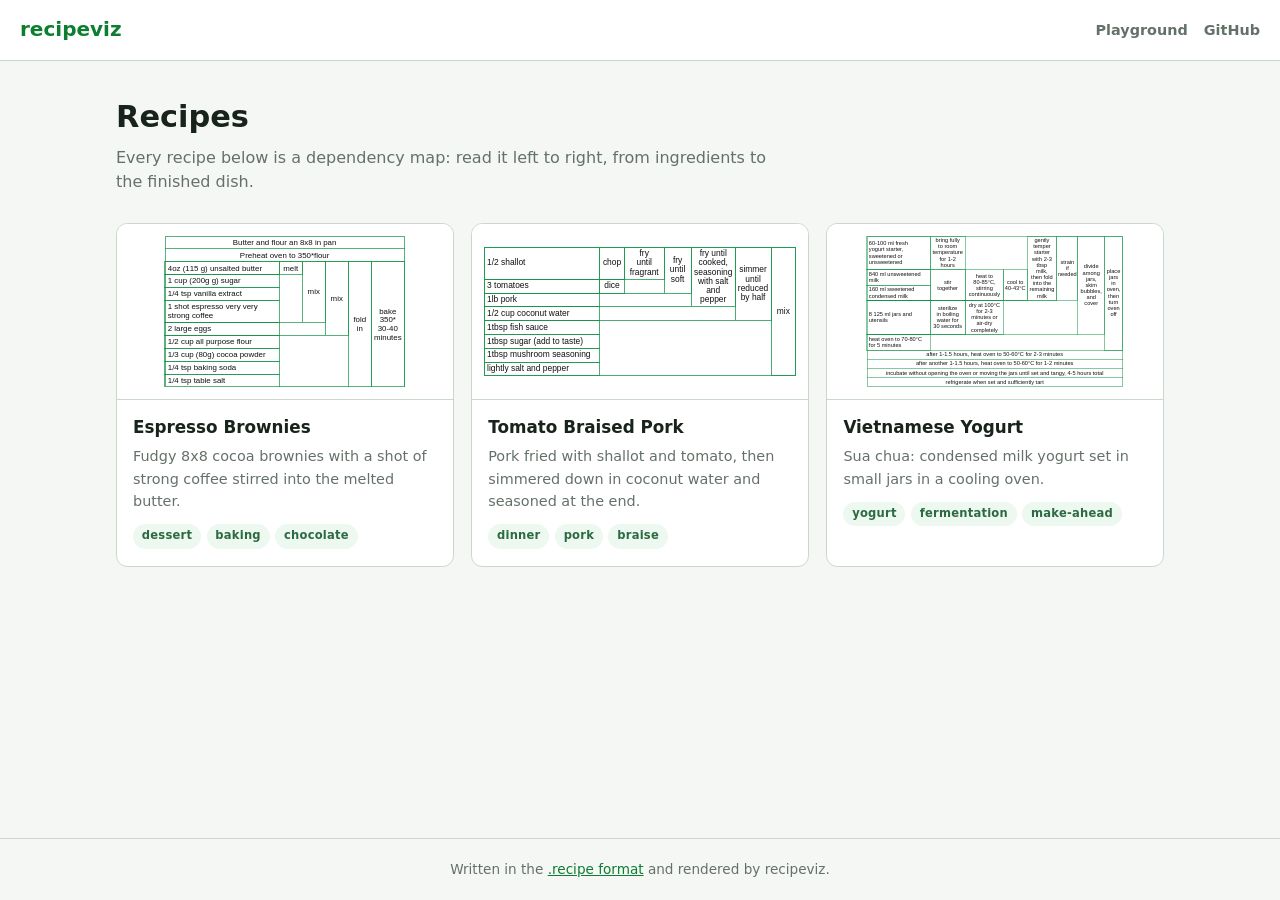
==== docs/browse.html @ 10e173c8 "Add a browse page and generated recipe pages to docs/ docs/ is served directly by GitHub Pages, so r" ====
<!doctype html>
<html lang="en">
<head>
  <meta charset="utf-8">
  <meta name="viewport" content="width=device-width, initial-scale=1">
  <title>Browse recipes · recipeviz</title>
  <meta name="description" content="Recipes rendered as recipeviz dependency diagrams.">
  <link rel="stylesheet" href="site.css">
</head>
<body>
  <header class="site-header">
    <a class="brand" href="index.html">recipeviz</a>
    <nav class="site-nav">
      <a href="index.html">Playground</a>
      <a href="https://github.com/hherman1/recipeviz">GitHub</a>
    </nav>
  </header>
  <main class="browse">
    <div class="lede">
      <h1>Recipes</h1>
      <p>Every recipe below is a dependency map: read it left to right, from ingredients to the finished dish.</p>
    </div>
    <ul class="cards">
      <li>
        <a class="card" href="recipes/espresso-brownies.html">
          <div class="card-diagram"><svg xmlns="http://www.w3.org/2000/svg" viewBox="0 0 667 420"><rect width="667" height="420" fill="#fff"/><g fill="none" stroke="#159447" stroke-width="2" shape-rendering="crispEdges"><rect x="1" y="1" width="665" height="418"/><line x1="0" y1="36" x2="667" y2="36"/><line x1="0" y1="72" x2="667" y2="72"/><rect x="0" y="72" width="318" height="36"/><rect x="318" y="72" width="64" height="36"/><line x1="0" y1="108" x2="318" y2="108"/><rect x="0" y="108" width="318" height="36"/><rect x="0" y="144" width="318" height="36"/><rect x="0" y="180" width="318" height="60"/><rect x="382" y="72" width="64" height="168"/><line x1="0" y1="240" x2="382" y2="240"/><rect x="0" y="240" width="318" height="36"/><rect x="446" y="72" width="64" height="204"/><line x1="0" y1="276" x2="446" y2="276"/><rect x="0" y="276" width="318" height="36"/><rect x="0" y="312" width="318" height="36"/><rect x="0" y="348" width="318" height="36"/><rect x="0" y="384" width="318" height="36"/><rect x="510" y="72" width="64" height="348"/><line x1="0" y1="420" x2="510" y2="420"/><rect x="574" y="72" width="93" height="348"/></g><g fill="#111" font-family="Arial, sans-serif" font-size="22"><text x="333" y="24" text-anchor="middle"><tspan x="333">Butter and flour an 8x8 in pan</tspan></text><text x="333" y="60" text-anchor="middle"><tspan x="333">Preheat oven to 350*flour</tspan></text><text x="8" y="96" text-anchor="start"><tspan x="8">4oz (115 g) unsalted butter</tspan></text><text x="350" y="96" text-anchor="middle"><tspan x="350">melt</tspan></text><text x="8" y="132" text-anchor="start"><tspan x="8">1 cup (200g g) sugar</tspan></text><text x="8" y="168" text-anchor="start"><tspan x="8">1/4 tsp vanilla extract</tspan></text><text x="8" y="204" text-anchor="start"><tspan x="8">1 shot espresso very very</tspan><tspan x="8" dy="24">strong coffee</tspan></text><text x="414" y="162" text-anchor="middle"><tspan x="414">mix</tspan></text><text x="8" y="264" text-anchor="start"><tspan x="8">2 large eggs</tspan></text><text x="478" y="180" text-anchor="middle"><tspan x="478">mix</tspan></text><text x="8" y="300" text-anchor="start"><tspan x="8">1/2 cup all purpose flour</tspan></text><text x="8" y="336" text-anchor="start"><tspan x="8">1/3 cup (80g) cocoa powder</tspan></text><text x="8" y="372" text-anchor="start"><tspan x="8">1/4 tsp baking soda</tspan></text><text x="8" y="408" text-anchor="start"><tspan x="8">1/4 tsp table salt</tspan></text><text x="542" y="240" text-anchor="middle"><tspan x="542">fold</tspan><tspan x="542" dy="24">in</tspan></text><text x="620" y="216" text-anchor="middle"><tspan x="620">bake</tspan><tspan x="620" dy="24">350*</tspan><tspan x="620" dy="24">30-40</tspan><tspan x="620" dy="24">minutes</tspan></text></g></svg></div>
          <div class="card-text">
            <h2>Espresso Brownies</h2>
            <p>Fudgy 8x8 cocoa brownies with a shot of strong coffee stirred into the melted butter.</p>
            <ul class="tags">
              <li>dessert</li>
              <li>baking</li>
              <li>chocolate</li>
            </ul>
          </div>
        </a>
      </li>
      <li>
        <a class="card" href="recipes/tomato-braised-pork.html">
          <div class="card-diagram"><svg xmlns="http://www.w3.org/2000/svg" viewBox="0 0 813 336"><rect width="813" height="336" fill="#fff"/><g fill="none" stroke="#159447" stroke-width="2" shape-rendering="crispEdges"><rect x="1" y="1" width="811" height="334"/><rect x="0" y="0" width="302" height="84"/><rect x="302" y="0" width="64" height="84"/><line x1="0" y1="84" x2="302" y2="84"/><rect x="366" y="0" width="104" height="84"/><line x1="0" y1="84" x2="366" y2="84"/><rect x="0" y="84" width="302" height="36"/><rect x="302" y="84" width="64" height="36"/><line x1="0" y1="120" x2="302" y2="120"/><rect x="470" y="0" width="71" height="120"/><line x1="0" y1="120" x2="470" y2="120"/><rect x="0" y="120" width="302" height="36"/><rect x="541" y="0" width="115" height="156"/><line x1="0" y1="156" x2="541" y2="156"/><rect x="0" y="156" width="302" height="36"/><rect x="656" y="0" width="93" height="192"/><line x1="0" y1="192" x2="656" y2="192"/><rect x="0" y="192" width="302" height="36"/><rect x="0" y="228" width="302" height="36"/><rect x="0" y="264" width="302" height="36"/><rect x="0" y="300" width="302" height="36"/><rect x="749" y="0" width="64" height="336"/></g><g fill="#111" font-family="Arial, sans-serif" font-size="22"><text x="8" y="48" text-anchor="start"><tspan x="8">1/2 shallot</tspan></text><text x="334" y="48" text-anchor="middle"><tspan x="334">chop</tspan></text><text x="418" y="24" text-anchor="middle"><tspan x="418">fry</tspan><tspan x="418" dy="24">until</tspan><tspan x="418" dy="24">fragrant</tspan></text><text x="8" y="108" text-anchor="start"><tspan x="8">3 tomatoes</tspan></text><text x="334" y="108" text-anchor="middle"><tspan x="334">dice</tspan></text><text x="505" y="42" text-anchor="middle"><tspan x="505">fry</tspan><tspan x="505" dy="24">until</tspan><tspan x="505" dy="24">soft</tspan></text><text x="8" y="144" text-anchor="start"><tspan x="8">1lb pork</tspan></text><text x="598" y="24" text-anchor="middle"><tspan x="598">fry until</tspan><tspan x="598" dy="24">cooked,</tspan><tspan x="598" dy="24">seasoning</tspan><tspan x="598" dy="24">with salt</tspan><tspan x="598" dy="24">and</tspan><tspan x="598" dy="24">pepper</tspan></text><text x="8" y="180" text-anchor="start"><tspan x="8">1/2 cup coconut water</tspan></text><text x="702" y="66" text-anchor="middle"><tspan x="702">simmer</tspan><tspan x="702" dy="24">until</tspan><tspan x="702" dy="24">reduced</tspan><tspan x="702" dy="24">by half</tspan></text><text x="8" y="216" text-anchor="start"><tspan x="8">1tbsp fish sauce</tspan></text><text x="8" y="252" text-anchor="start"><tspan x="8">1tbsp sugar (add to taste)</tspan></text><text x="8" y="288" text-anchor="start"><tspan x="8">1tbsp mushroom seasoning</tspan></text><text x="8" y="324" text-anchor="start"><tspan x="8">lightly salt and pepper</tspan></text><text x="781" y="174" text-anchor="middle"><tspan x="781">mix</tspan></text></g></svg></div>
          <div class="card-text">
            <h2>Tomato Braised Pork</h2>
            <p>Pork fried with shallot and tomato, then simmered down in coconut water and seasoned at the end.</p>
            <ul class="tags">
              <li>dinner</li>
              <li>pork</li>
              <li>braise</li>
            </ul>
          </div>
        </a>
      </li>
      <li>
        <a class="card" href="recipes/vietnamese-yogurt.html">
          <div class="card-diagram"><svg xmlns="http://www.w3.org/2000/svg" viewBox="0 0 997 588"><rect width="997" height="588" fill="#fff"/><g fill="none" stroke="#159447" stroke-width="2" shape-rendering="crispEdges"><rect x="1" y="1" width="995" height="586"/><line x1="0" y1="444" x2="997" y2="444"/><line x1="0" y1="480" x2="997" y2="480"/><line x1="0" y1="516" x2="997" y2="516"/><line x1="0" y1="552" x2="997" y2="552"/><rect x="0" y="0" width="247" height="132"/><rect x="247" y="0" width="137" height="132"/><line x1="0" y1="132" x2="247" y2="132"/><rect x="0" y="132" width="247" height="60"/><rect x="0" y="192" width="247" height="60"/><rect x="247" y="132" width="137" height="120"/><line x1="0" y1="252" x2="247" y2="252"/><rect x="384" y="132" width="148" height="120"/><line x1="0" y1="252" x2="384" y2="252"/><rect x="532" y="132" width="93" height="120"/><line x1="0" y1="252" x2="532" y2="252"/><rect x="625" y="0" width="115" height="252"/><line x1="0" y1="252" x2="625" y2="252"/><rect x="740" y="0" width="82" height="252"/><line x1="0" y1="252" x2="740" y2="252"/><rect x="0" y="252" width="247" height="132"/><rect x="247" y="252" width="137" height="132"/><line x1="0" y1="384" x2="247" y2="384"/><rect x="384" y="252" width="148" height="132"/><line x1="0" y1="384" x2="384" y2="384"/><rect x="822" y="0" width="104" height="384"/><line x1="0" y1="384" x2="822" y2="384"/><rect x="0" y="384" width="247" height="60"/><rect x="926" y="0" width="71" height="444"/></g><g fill="#111" font-family="Arial, sans-serif" font-size="22"><text x="8" y="36" text-anchor="start"><tspan x="8">60-100 ml fresh</tspan><tspan x="8" dy="24">yogurt starter,</tspan><tspan x="8" dy="24">sweetened or</tspan><tspan x="8" dy="24">unsweetened</tspan></text><text x="315" y="24" text-anchor="middle"><tspan x="315">bring fully</tspan><tspan x="315" dy="24">to room</tspan><tspan x="315" dy="24">temperature</tspan><tspan x="315" dy="24">for 1-2</tspan><tspan x="315" dy="24">hours</tspan></text><text x="8" y="156" text-anchor="start"><tspan x="8">840 ml unsweetened</tspan><tspan x="8" dy="24">milk</tspan></text><text x="8" y="216" text-anchor="start"><tspan x="8">160 ml sweetened</tspan><tspan x="8" dy="24">condensed milk</tspan></text><text x="315" y="186" text-anchor="middle"><tspan x="315">stir</tspan><tspan x="315" dy="24">together</tspan></text><text x="458" y="162" text-anchor="middle"><tspan x="458">heat to</tspan><tspan x="458" dy="24">80-85°C,</tspan><tspan x="458" dy="24">stirring</tspan><tspan x="458" dy="24">continuously</tspan></text><text x="578" y="186" text-anchor="middle"><tspan x="578">cool to</tspan><tspan x="578" dy="24">40-43°C</tspan></text><text x="682" y="24" text-anchor="middle"><tspan x="682">gently</tspan><tspan x="682" dy="24">temper</tspan><tspan x="682" dy="24">starter</tspan><tspan x="682" dy="24">with 2-3</tspan><tspan x="682" dy="24">tbsp</tspan><tspan x="682" dy="24">milk,</tspan><tspan x="682" dy="24">then fold</tspan><tspan x="682" dy="24">into the</tspan><tspan x="682" dy="24">remaining</tspan><tspan x="682" dy="24">milk</tspan></text><text x="781" y="108" text-anchor="middle"><tspan x="781">strain</tspan><tspan x="781" dy="24">if</tspan><tspan x="781" dy="24">needed</tspan></text><text x="8" y="312" text-anchor="start"><tspan x="8">8 125 ml jars and</tspan><tspan x="8" dy="24">utensils</tspan></text><text x="315" y="288" text-anchor="middle"><tspan x="315">sterilize</tspan><tspan x="315" dy="24">in boiling</tspan><tspan x="315" dy="24">water for</tspan><tspan x="315" dy="24">30 seconds</tspan></text><text x="458" y="276" text-anchor="middle"><tspan x="458">dry at 100°C</tspan><tspan x="458" dy="24">for 2-3</tspan><tspan x="458" dy="24">minutes or</tspan><tspan x="458" dy="24">air-dry</tspan><tspan x="458" dy="24">completely</tspan></text><text x="874" y="126" text-anchor="middle"><tspan x="874">divide</tspan><tspan x="874" dy="24">among</tspan><tspan x="874" dy="24">jars,</tspan><tspan x="874" dy="24">skim</tspan><tspan x="874" dy="24">bubbles,</tspan><tspan x="874" dy="24">and</tspan><tspan x="874" dy="24">cover</tspan></text><text x="8" y="408" text-anchor="start"><tspan x="8">heat oven to 70-80°C</tspan><tspan x="8" dy="24">for 5 minutes</tspan></text><text x="961" y="144" text-anchor="middle"><tspan x="961">place</tspan><tspan x="961" dy="24">jars</tspan><tspan x="961" dy="24">in</tspan><tspan x="961" dy="24">oven,</tspan><tspan x="961" dy="24">then</tspan><tspan x="961" dy="24">turn</tspan><tspan x="961" dy="24">oven</tspan><tspan x="961" dy="24">off</tspan></text><text x="498" y="468" text-anchor="middle"><tspan x="498">after 1-1.5 hours, heat oven to 50-60°C for 2-3 minutes</tspan></text><text x="498" y="504" text-anchor="middle"><tspan x="498">after another 1-1.5 hours, heat oven to 50-60°C for 1-2 minutes</tspan></text><text x="498" y="540" text-anchor="middle"><tspan x="498">incubate without opening the oven or moving the jars until set and tangy, 4-5 hours total</tspan></text><text x="498" y="576" text-anchor="middle"><tspan x="498">refrigerate when set and sufficiently tart</tspan></text></g></svg></div>
          <div class="card-text">
            <h2>Vietnamese Yogurt</h2>
            <p>Sua chua: condensed milk yogurt set in small jars in a cooling oven.</p>
            <ul class="tags">
              <li>yogurt</li>
              <li>fermentation</li>
              <li>make-ahead</li>
            </ul>
          </div>
        </a>
      </li>
    </ul>
  </main>
  <footer class="site-footer">
    <p>Written in the <a href="https://github.com/hherman1/recipeviz#spec">.recipe format</a> and rendered by recipeviz.</p>
  </footer>
</body>
</html>
---- docs/site.css ----
/* Shared styles for the generated browse index and recipe pages. */

:root {
  --ink: #17231b;
  --muted: #647168;
  --line: #cbd7cd;
  --page: #f4f7f4;
  --surface: #fff;
  --accent: #159447;
  --accent-dark: #0d7d30;
  --accent-wash: #edf8f0;

  color: var(--ink);
  background: var(--page);
  font-family: Inter, ui-sans-serif, system-ui, -apple-system, BlinkMacSystemFont, "Segoe UI", sans-serif;
}

* {
  box-sizing: border-box;
}

body {
  display: flex;
  flex-direction: column;
  min-height: 100vh;
  margin: 0;
  line-height: 1.55;
}

a {
  color: var(--accent-dark);
}

.site-header {
  display: flex;
  align-items: center;
  gap: 1rem;
  padding: 0.9rem 1.25rem;
  border-bottom: 1px solid var(--line);
  background: var(--surface);
}

.brand {
  color: var(--accent-dark);
  font-size: 1.25rem;
  font-weight: 750;
  text-decoration: none;
}

.site-nav {
  display: flex;
  gap: 1rem;
  margin-left: auto;
  font-size: 0.9rem;
  font-weight: 650;
}

.site-nav a {
  color: var(--muted);
  text-decoration: none;
}

.site-nav a:hover {
  color: var(--accent-dark);
}

main {
  flex: 1;
  width: 100%;
  max-width: 68rem;
  margin: 0 auto;
  padding: 2rem 1.25rem 3rem;
}

.lede h1 {
  margin: 0 0 0.35rem;
  font-size: 1.9rem;
}

.lede p {
  max-width: 42rem;
  margin: 0;
  color: var(--muted);
}

/* Browse index */

.cards {
  display: grid;
  grid-template-columns: repeat(auto-fill, minmax(19rem, 1fr));
  gap: 1.1rem;
  margin: 1.75rem 0 0;
  padding: 0;
  list-style: none;
}

.card {
  display: flex;
  height: 100%;
  flex-direction: column;
  overflow: hidden;
  border: 1px solid var(--line);
  border-radius: 0.7rem;
  background: var(--surface);
  color: inherit;
  text-decoration: none;
}

.card:hover {
  border-color: var(--accent);
  box-shadow: 0 0.6rem 1.4rem rgb(24 48 31 / 10%);
}

.card:focus-visible {
  outline: 3px solid rgb(21 148 71 / 30%);
  outline-offset: 2px;
}

.card-diagram {
  display: grid;
  height: 11rem;
  padding: 0.75rem;
  border-bottom: 1px solid var(--line);
  background: var(--surface);
  place-items: center;
}

.card-diagram svg {
  width: 100%;
  height: 100%;
}

.card-text {
  padding: 0.9rem 1rem 1.1rem;
}

.card-text h2 {
  margin: 0 0 0.3rem;
  font-size: 1.05rem;
}

.card-text p {
  margin: 0;
  color: var(--muted);
  font-size: 0.9rem;
}

.tags {
  display: flex;
  flex-wrap: wrap;
  gap: 0.35rem;
  margin: 0.75rem 0 0;
  padding: 0;
  list-style: none;
}

.tags li {
  padding: 0.2rem 0.55rem;
  border-radius: 999px;
  background: var(--accent-wash);
  color: #2c6a41;
  font-size: 0.72rem;
  font-weight: 650;
  letter-spacing: 0.02em;
}

/* Recipe page */

.recipe article {
  max-width: 52rem;
  margin: 0 auto;
}

.back {
  margin: 0 0 1rem;
  font-size: 0.85rem;
  font-weight: 650;
}

.back a {
  text-decoration: none;
}

.recipe h1 {
  margin: 0 0 0.4rem;
  font-size: 2rem;
  line-height: 1.2;
}

.lede-text {
  max-width: 40rem;
  margin: 0;
  color: var(--muted);
  font-size: 1.05rem;
}

.hero {
  margin: 1.6rem 0 1.25rem;
}

.hero-diagram {
  padding: 0.75rem;
  overflow: hidden;
  border: 1px solid var(--line);
  border-radius: 0.7rem;
  background: var(--surface);
}

.hero-diagram svg {
  display: block;
  width: 100%;
  height: 100%;
}

.hero figcaption {
  display: flex;
  flex-wrap: wrap;
  gap: 0.5rem 1rem;
  margin-top: 0.6rem;
  color: var(--muted);
  font-size: 0.82rem;
}

.hero figcaption a {
  margin-left: auto;
  font-weight: 650;
}

.source {
  border: 1px solid var(--line);
  border-radius: 0.5rem;
  background: var(--surface);
}

.source summary {
  padding: 0.55rem 0.85rem;
  color: #415048;
  font-size: 0.78rem;
  font-weight: 700;
  letter-spacing: 0.08em;
  text-transform: uppercase;
  cursor: pointer;
}

.source pre {
  margin: 0;
  padding: 0 0.9rem 0.9rem;
  overflow-x: auto;
}

.body {
  margin-top: 2rem;
}

.body h2 {
  margin: 2rem 0 0.6rem;
  font-size: 1.25rem;
}

.body h3 {
  margin: 1.5rem 0 0.5rem;
  font-size: 1.05rem;
}

.body > :first-child {
  margin-top: 0;
}

.body img,
.body video,
.body iframe {
  display: block;
  width: 100%;
  height: auto;
  margin: 1.25rem 0;
  border: 1px solid var(--line);
  border-radius: 0.6rem;
  background: var(--surface);
}

.body figure {
  margin: 1.5rem 0;
}

.body figure img {
  margin: 0;
}

.body figcaption {
  margin-top: 0.45rem;
  color: var(--muted);
  font-size: 0.85rem;
}

.body blockquote {
  margin: 1.25rem 0;
  padding: 0.1rem 0 0.1rem 1rem;
  border-left: 3px solid var(--accent);
  color: #48564d;
}

.body svg {
  display: block;
  width: 100%;
  height: auto;
  margin: 1.25rem 0 0;
  border: 1px solid var(--line);
  border-radius: 0.6rem;
}

.body pre {
  padding: 0.85rem;
  overflow-x: auto;
  border: 1px solid var(--line);
  border-radius: 0.5rem;
  background: var(--surface);
}

.body svg + pre {
  margin-top: 0.6rem;
}

pre,
code {
  font: 0.88rem/1.5 ui-monospace, SFMono-Regular, Menlo, Monaco, Consolas, monospace;
}

.site-footer {
  padding: 1.25rem;
  border-top: 1px solid var(--line);
  color: var(--muted);
  font-size: 0.85rem;
  text-align: center;
}

.site-footer p {
  margin: 0;
}

@media (max-width: 560px) {
  main {
    padding: 1.5rem 1rem 2.5rem;
  }

  .hero figcaption a {
    margin-left: 0;
  }
}
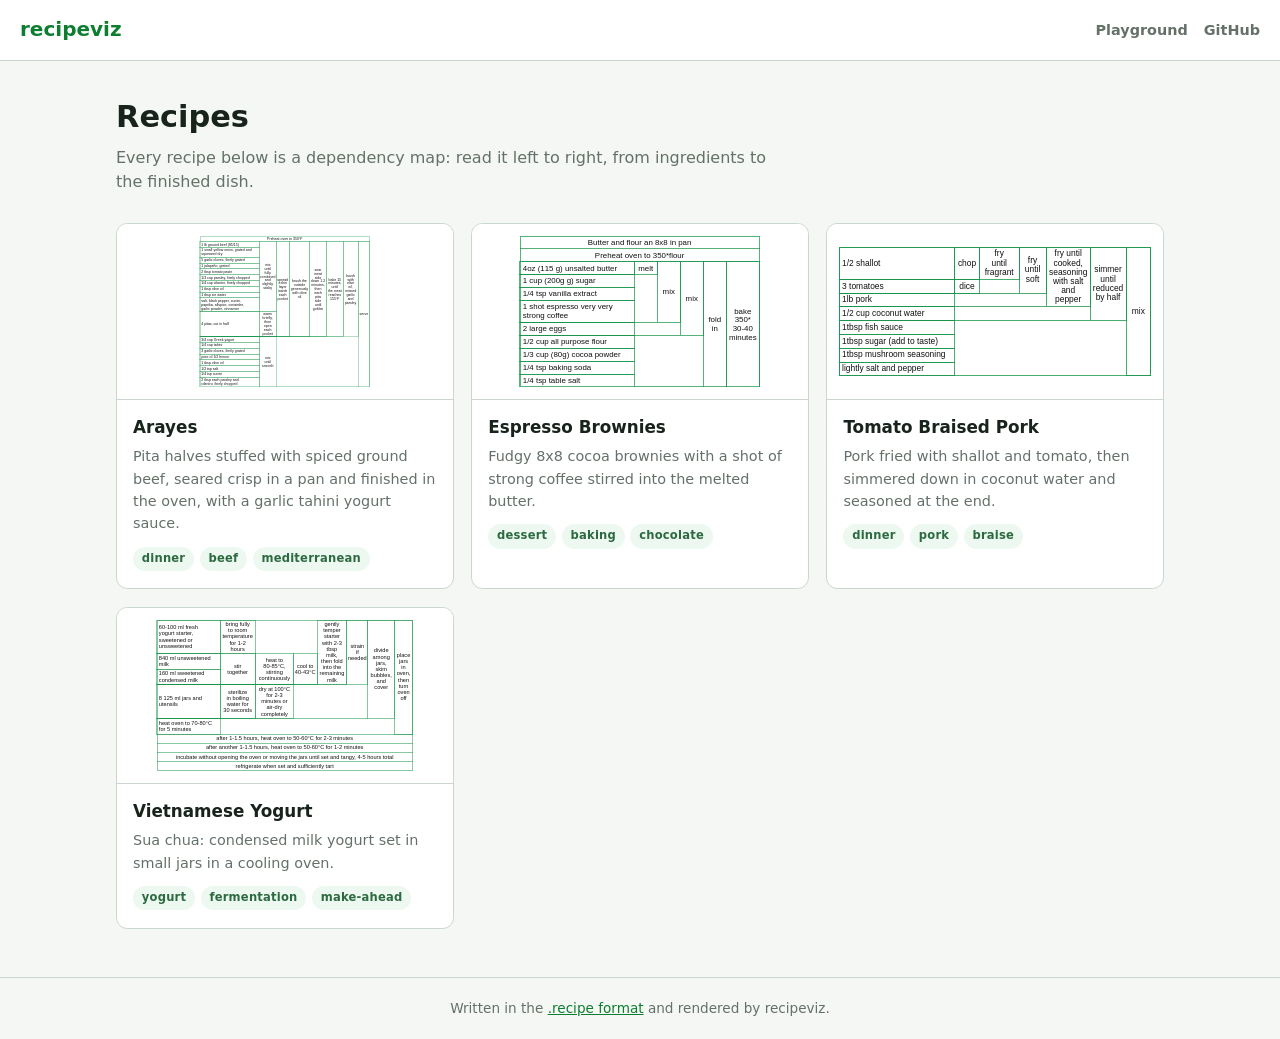
==== commit 5034a827: "Add the arayes recipe Pita halves stuffed with spiced ground beef, seared and baked, with a garlic t" ====
--- a/docs/browse.html
+++ b/docs/browse.html
@@ -21,6 +21,20 @@
       <p>Every recipe below is a dependency map: read it left to right, from ingredients to the finished dish.</p>
     </div>
     <ul class="cards">
+      <li>
+        <a class="card" href="recipes/arayes.html">
+          <div class="card-diagram"><svg xmlns="http://www.w3.org/2000/svg" viewBox="0 0 1052 936"><rect width="1052" height="936" fill="#fff"/><g fill="none" stroke="#159447" stroke-width="2" shape-rendering="crispEdges"><rect x="1" y="1" width="1050" height="934"/><line x1="0" y1="36" x2="1052" y2="36"/><rect x="0" y="36" width="368" height="36"/><rect x="0" y="72" width="368" height="60"/><rect x="0" y="132" width="368" height="36"/><rect x="0" y="168" width="368" height="36"/><rect x="0" y="204" width="368" height="36"/><rect x="0" y="240" width="368" height="36"/><rect x="0" y="276" width="368" height="36"/><rect x="0" y="312" width="368" height="36"/><rect x="0" y="348" width="368" height="36"/><rect x="0" y="384" width="368" height="84"/><rect x="368" y="36" width="104" height="432"/><line x1="0" y1="468" x2="368" y2="468"/><rect x="0" y="468" width="368" height="156"/><rect x="368" y="468" width="104" height="156"/><line x1="0" y1="624" x2="368" y2="624"/><rect x="472" y="36" width="82" height="588"/><line x1="0" y1="624" x2="472" y2="624"/><rect x="554" y="36" width="126" height="588"/><line x1="0" y1="624" x2="554" y2="624"/><rect x="680" y="36" width="104" height="588"/><line x1="0" y1="624" x2="680" y2="624"/><rect x="784" y="36" width="104" height="588"/><line x1="0" y1="624" x2="784" y2="624"/><rect x="888" y="36" width="93" height="588"/><line x1="0" y1="624" x2="888" y2="624"/><rect x="0" y="624" width="368" height="36"/><rect x="0" y="660" width="368" height="36"/><rect x="0" y="696" width="368" height="36"/><rect x="0" y="732" width="368" height="36"/><rect x="0" y="768" width="368" height="36"/><rect x="0" y="804" width="368" height="36"/><rect x="0" y="840" width="368" height="36"/><rect x="0" y="876" width="368" height="60"/><rect x="368" y="624" width="104" height="312"/><line x1="0" y1="936" x2="368" y2="936"/><rect x="981" y="36" width="71" height="900"/></g><g fill="#111" font-family="Arial, sans-serif" font-size="22"><text x="526" y="24" text-anchor="middle"><tspan x="526">Preheat oven to 350°F</tspan></text><text x="8" y="60" text-anchor="start"><tspan x="8">1 lb ground beef (85/15)</tspan></text><text x="8" y="96" text-anchor="start"><tspan x="8">1 small yellow onion, grated and</tspan><tspan x="8" dy="24">squeezed dry</tspan></text><text x="8" y="156" text-anchor="start"><tspan x="8">5 garlic cloves, finely grated</tspan></text><text x="8" y="192" text-anchor="start"><tspan x="8">1 jalapeño, grated</tspan></text><text x="8" y="228" text-anchor="start"><tspan x="8">2 tbsp tomato paste</tspan></text><text x="8" y="264" text-anchor="start"><tspan x="8">1/3 cup parsley, finely chopped</tspan></text><text x="8" y="300" text-anchor="start"><tspan x="8">1/4 cup cilantro, finely chopped</tspan></text><text x="8" y="336" text-anchor="start"><tspan x="8">1 tbsp olive oil</tspan></text><text x="8" y="372" text-anchor="start"><tspan x="8">1 tbsp ice water</tspan></text><text x="8" y="408" text-anchor="start"><tspan x="8">salt, black pepper, cumin,</tspan><tspan x="8" dy="24">paprika, allspice, coriander,</tspan><tspan x="8" dy="24">garlic powder, cinnamon</tspan></text><text x="420" y="186" text-anchor="middle"><tspan x="420">mix</tspan><tspan x="420" dy="24">until</tspan><tspan x="420" dy="24">fully</tspan><tspan x="420" dy="24">combined</tspan><tspan x="420" dy="24">and</tspan><tspan x="420" dy="24">slightly</tspan><tspan x="420" dy="24">sticky</tspan></text><text x="8" y="552" text-anchor="start"><tspan x="8">4 pitas, cut in half</tspan></text><text x="420" y="492" text-anchor="middle"><tspan x="420">warm</tspan><tspan x="420" dy="24">briefly,</tspan><tspan x="420" dy="24">then</tspan><tspan x="420" dy="24">open</tspan><tspan x="420" dy="24">each</tspan><tspan x="420" dy="24">pocket</tspan></text><text x="513" y="276" text-anchor="middle"><tspan x="513">spread</tspan><tspan x="513" dy="24">a thin</tspan><tspan x="513" dy="24">layer</tspan><tspan x="513" dy="24">inside</tspan><tspan x="513" dy="24">each</tspan><tspan x="513" dy="24">pocket</tspan></text><text x="617" y="288" text-anchor="middle"><tspan x="617">brush the</tspan><tspan x="617" dy="24">outside</tspan><tspan x="617" dy="24">generously</tspan><tspan x="617" dy="24">with olive</tspan><tspan x="617" dy="24">oil</tspan></text><text x="732" y="216" text-anchor="middle"><tspan x="732">sear</tspan><tspan x="732" dy="24">meat</tspan><tspan x="732" dy="24">side</tspan><tspan x="732" dy="24">down 1-2</tspan><tspan x="732" dy="24">minutes,</tspan><tspan x="732" dy="24">then</tspan><tspan x="732" dy="24">each</tspan><tspan x="732" dy="24">pita</tspan><tspan x="732" dy="24">side</tspan><tspan x="732" dy="24">until</tspan><tspan x="732" dy="24">golden</tspan></text><text x="836" y="276" text-anchor="middle"><tspan x="836">bake 15</tspan><tspan x="836" dy="24">minutes,</tspan><tspan x="836" dy="24">until</tspan><tspan x="836" dy="24">the meat</tspan><tspan x="836" dy="24">reaches</tspan><tspan x="836" dy="24">155°F</tspan></text><text x="934" y="252" text-anchor="middle"><tspan x="934">brush</tspan><tspan x="934" dy="24">with</tspan><tspan x="934" dy="24">olive</tspan><tspan x="934" dy="24">oil,</tspan><tspan x="934" dy="24">minced</tspan><tspan x="934" dy="24">garlic</tspan><tspan x="934" dy="24">and</tspan><tspan x="934" dy="24">parsley</tspan></text><text x="8" y="648" text-anchor="start"><tspan x="8">3/4 cup Greek yogurt</tspan></text><text x="8" y="684" text-anchor="start"><tspan x="8">1/4 cup tahini</tspan></text><text x="8" y="720" text-anchor="start"><tspan x="8">3 garlic cloves, finely grated</tspan></text><text x="8" y="756" text-anchor="start"><tspan x="8">juice of 1/2 lemon</tspan></text><text x="8" y="792" text-anchor="start"><tspan x="8">1 tbsp olive oil</tspan></text><text x="8" y="828" text-anchor="start"><tspan x="8">1/2 tsp salt</tspan></text><text x="8" y="864" text-anchor="start"><tspan x="8">1/4 tsp cumin</tspan></text><text x="8" y="900" text-anchor="start"><tspan x="8">2 tbsp each parsley and</tspan><tspan x="8" dy="24">cilantro, finely chopped</tspan></text><text x="420" y="762" text-anchor="middle"><tspan x="420">mix</tspan><tspan x="420" dy="24">until</tspan><tspan x="420" dy="24">smooth</tspan></text><text x="1016" y="492" text-anchor="middle"><tspan x="1016">serve</tspan></text></g></svg></div>
+          <div class="card-text">
+            <h2>Arayes</h2>
+            <p>Pita halves stuffed with spiced ground beef, seared crisp in a pan and finished in the oven, with a garlic tahini yogurt sauce.</p>
+            <ul class="tags">
+              <li>dinner</li>
+              <li>beef</li>
+              <li>mediterranean</li>
+            </ul>
+          </div>
+        </a>
+      </li>
       <li>
         <a class="card" href="recipes/espresso-brownies.html">
           <div class="card-diagram"><svg xmlns="http://www.w3.org/2000/svg" viewBox="0 0 667 420"><rect width="667" height="420" fill="#fff"/><g fill="none" stroke="#159447" stroke-width="2" shape-rendering="crispEdges"><rect x="1" y="1" width="665" height="418"/><line x1="0" y1="36" x2="667" y2="36"/><line x1="0" y1="72" x2="667" y2="72"/><rect x="0" y="72" width="318" height="36"/><rect x="318" y="72" width="64" height="36"/><line x1="0" y1="108" x2="318" y2="108"/><rect x="0" y="108" width="318" height="36"/><rect x="0" y="144" width="318" height="36"/><rect x="0" y="180" width="318" height="60"/><rect x="382" y="72" width="64" height="168"/><line x1="0" y1="240" x2="382" y2="240"/><rect x="0" y="240" width="318" height="36"/><rect x="446" y="72" width="64" height="204"/><line x1="0" y1="276" x2="446" y2="276"/><rect x="0" y="276" width="318" height="36"/><rect x="0" y="312" width="318" height="36"/><rect x="0" y="348" width="318" height="36"/><rect x="0" y="384" width="318" height="36"/><rect x="510" y="72" width="64" height="348"/><line x1="0" y1="420" x2="510" y2="420"/><rect x="574" y="72" width="93" height="348"/></g><g fill="#111" font-family="Arial, sans-serif" font-size="22"><text x="333" y="24" text-anchor="middle"><tspan x="333">Butter and flour an 8x8 in pan</tspan></text><text x="333" y="60" text-anchor="middle"><tspan x="333">Preheat oven to 350*flour</tspan></text><text x="8" y="96" text-anchor="start"><tspan x="8">4oz (115 g) unsalted butter</tspan></text><text x="350" y="96" text-anchor="middle"><tspan x="350">melt</tspan></text><text x="8" y="132" text-anchor="start"><tspan x="8">1 cup (200g g) sugar</tspan></text><text x="8" y="168" text-anchor="start"><tspan x="8">1/4 tsp vanilla extract</tspan></text><text x="8" y="204" text-anchor="start"><tspan x="8">1 shot espresso very very</tspan><tspan x="8" dy="24">strong coffee</tspan></text><text x="414" y="162" text-anchor="middle"><tspan x="414">mix</tspan></text><text x="8" y="264" text-anchor="start"><tspan x="8">2 large eggs</tspan></text><text x="478" y="180" text-anchor="middle"><tspan x="478">mix</tspan></text><text x="8" y="300" text-anchor="start"><tspan x="8">1/2 cup all purpose flour</tspan></text><text x="8" y="336" text-anchor="start"><tspan x="8">1/3 cup (80g) cocoa powder</tspan></text><text x="8" y="372" text-anchor="start"><tspan x="8">1/4 tsp baking soda</tspan></text><text x="8" y="408" text-anchor="start"><tspan x="8">1/4 tsp table salt</tspan></text><text x="542" y="240" text-anchor="middle"><tspan x="542">fold</tspan><tspan x="542" dy="24">in</tspan></text><text x="620" y="216" text-anchor="middle"><tspan x="620">bake</tspan><tspan x="620" dy="24">350*</tspan><tspan x="620" dy="24">30-40</tspan><tspan x="620" dy="24">minutes</tspan></text></g></svg></div>
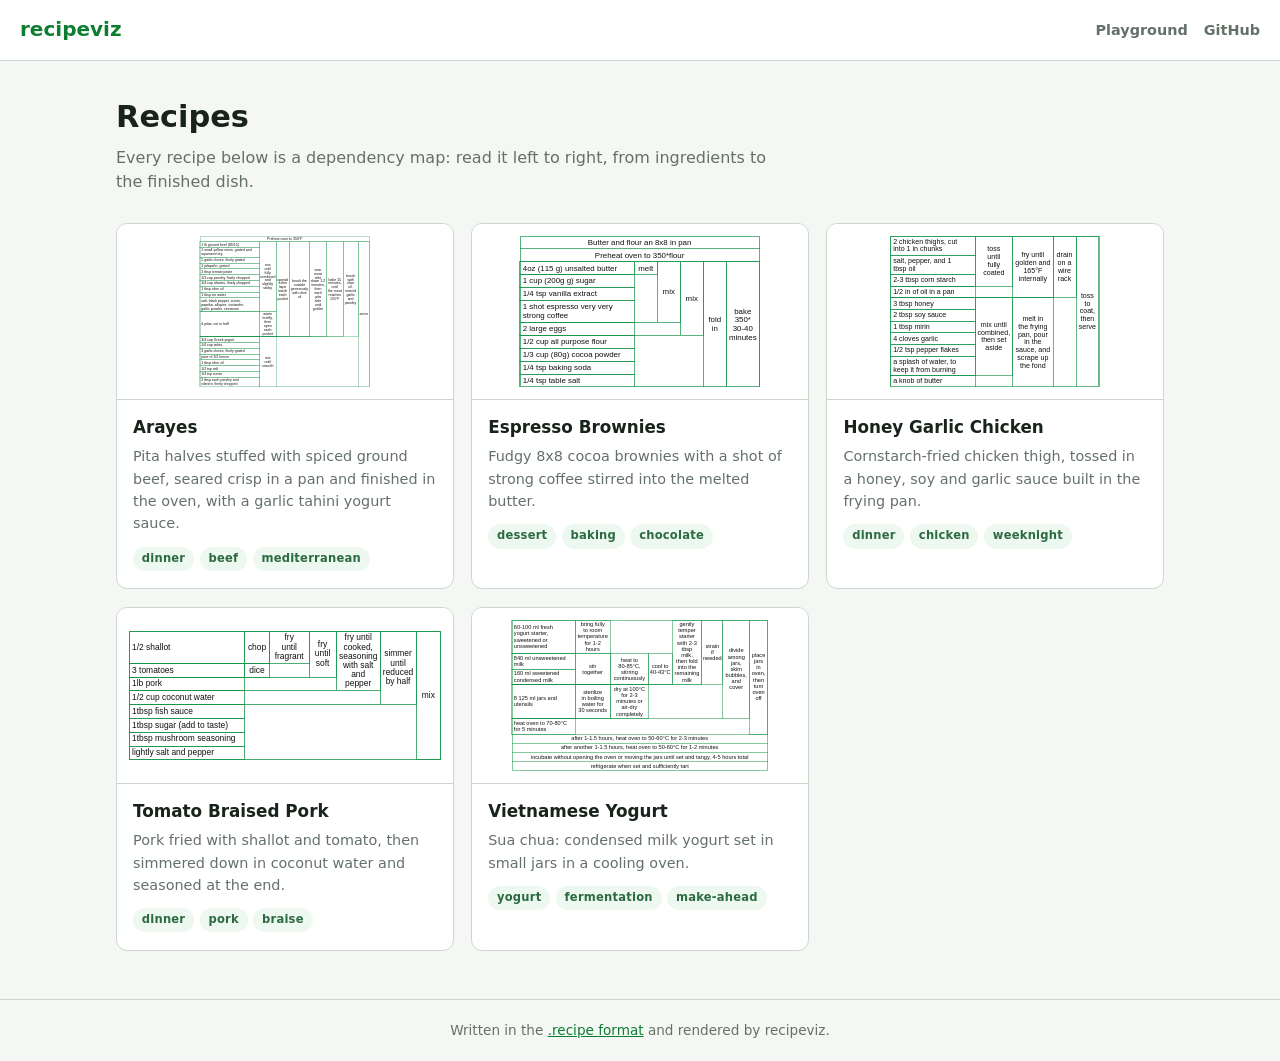
==== commit 3dc5e957: "Add the honey garlic chicken recipe Cornstarch-fried chicken thigh in a honey, soy and garlic pan sa" ====
--- a/docs/browse.html
+++ b/docs/browse.html
@@ -50,6 +50,20 @@
         </a>
       </li>
       <li>
+        <a class="card" href="recipes/honey-garlic-chicken.html">
+          <div class="card-diagram"><svg xmlns="http://www.w3.org/2000/svg" viewBox="0 0 646 468"><rect width="646" height="468" fill="#fff"/><g fill="none" stroke="#159447" stroke-width="2" shape-rendering="crispEdges"><rect x="1" y="1" width="644" height="466"/><rect x="0" y="0" width="263" height="60"/><rect x="0" y="60" width="263" height="60"/><rect x="0" y="120" width="263" height="36"/><rect x="263" y="0" width="115" height="156"/><line x1="0" y1="156" x2="263" y2="156"/><rect x="0" y="156" width="263" height="36"/><rect x="378" y="0" width="126" height="192"/><line x1="0" y1="192" x2="378" y2="192"/><rect x="504" y="0" width="71" height="192"/><line x1="0" y1="192" x2="504" y2="192"/><rect x="0" y="192" width="263" height="36"/><rect x="0" y="228" width="263" height="36"/><rect x="0" y="264" width="263" height="36"/><rect x="0" y="300" width="263" height="36"/><rect x="0" y="336" width="263" height="36"/><rect x="0" y="372" width="263" height="60"/><rect x="263" y="192" width="115" height="240"/><line x1="0" y1="432" x2="263" y2="432"/><rect x="0" y="432" width="263" height="36"/><rect x="378" y="192" width="126" height="276"/><line x1="0" y1="468" x2="378" y2="468"/><rect x="575" y="0" width="71" height="468"/></g><g fill="#111" font-family="Arial, sans-serif" font-size="22"><text x="8" y="24" text-anchor="start"><tspan x="8">2 chicken thighs, cut</tspan><tspan x="8" dy="24">into 1 in chunks</tspan></text><text x="8" y="84" text-anchor="start"><tspan x="8">salt, pepper, and 1</tspan><tspan x="8" dy="24">tbsp oil</tspan></text><text x="8" y="144" text-anchor="start"><tspan x="8">2-3 tbsp corn starch</tspan></text><text x="320" y="48" text-anchor="middle"><tspan x="320">toss</tspan><tspan x="320" dy="24">until</tspan><tspan x="320" dy="24">fully</tspan><tspan x="320" dy="24">coated</tspan></text><text x="8" y="180" text-anchor="start"><tspan x="8">1/2 in of oil in a pan</tspan></text><text x="441" y="66" text-anchor="middle"><tspan x="441">fry until</tspan><tspan x="441" dy="24">golden and</tspan><tspan x="441" dy="24">165°F</tspan><tspan x="441" dy="24">internally</tspan></text><text x="539" y="66" text-anchor="middle"><tspan x="539">drain</tspan><tspan x="539" dy="24">on a</tspan><tspan x="539" dy="24">wire</tspan><tspan x="539" dy="24">rack</tspan></text><text x="8" y="216" text-anchor="start"><tspan x="8">3 tbsp honey</tspan></text><text x="8" y="252" text-anchor="start"><tspan x="8">2 tbsp soy sauce</tspan></text><text x="8" y="288" text-anchor="start"><tspan x="8">1 tbsp mirin</tspan></text><text x="8" y="324" text-anchor="start"><tspan x="8">4 cloves garlic</tspan></text><text x="8" y="360" text-anchor="start"><tspan x="8">1/2 tsp pepper flakes</tspan></text><text x="8" y="396" text-anchor="start"><tspan x="8">a splash of water, to</tspan><tspan x="8" dy="24">keep it from burning</tspan></text><text x="320" y="282" text-anchor="middle"><tspan x="320">mix until</tspan><tspan x="320" dy="24">combined,</tspan><tspan x="320" dy="24">then set</tspan><tspan x="320" dy="24">aside</tspan></text><text x="8" y="456" text-anchor="start"><tspan x="8">a knob of butter</tspan></text><text x="441" y="264" text-anchor="middle"><tspan x="441">melt in</tspan><tspan x="441" dy="24">the frying</tspan><tspan x="441" dy="24">pan, pour</tspan><tspan x="441" dy="24">in the</tspan><tspan x="441" dy="24">sauce, and</tspan><tspan x="441" dy="24">scrape up</tspan><tspan x="441" dy="24">the fond</tspan></text><text x="610" y="192" text-anchor="middle"><tspan x="610">toss</tspan><tspan x="610" dy="24">to</tspan><tspan x="610" dy="24">coat,</tspan><tspan x="610" dy="24">then</tspan><tspan x="610" dy="24">serve</tspan></text></g></svg></div>
+          <div class="card-text">
+            <h2>Honey Garlic Chicken</h2>
+            <p>Cornstarch-fried chicken thigh, tossed in a honey, soy and garlic sauce built in the frying pan.</p>
+            <ul class="tags">
+              <li>dinner</li>
+              <li>chicken</li>
+              <li>weeknight</li>
+            </ul>
+          </div>
+        </a>
+      </li>
+      <li>
         <a class="card" href="recipes/tomato-braised-pork.html">
           <div class="card-diagram"><svg xmlns="http://www.w3.org/2000/svg" viewBox="0 0 813 336"><rect width="813" height="336" fill="#fff"/><g fill="none" stroke="#159447" stroke-width="2" shape-rendering="crispEdges"><rect x="1" y="1" width="811" height="334"/><rect x="0" y="0" width="302" height="84"/><rect x="302" y="0" width="64" height="84"/><line x1="0" y1="84" x2="302" y2="84"/><rect x="366" y="0" width="104" height="84"/><line x1="0" y1="84" x2="366" y2="84"/><rect x="0" y="84" width="302" height="36"/><rect x="302" y="84" width="64" height="36"/><line x1="0" y1="120" x2="302" y2="120"/><rect x="470" y="0" width="71" height="120"/><line x1="0" y1="120" x2="470" y2="120"/><rect x="0" y="120" width="302" height="36"/><rect x="541" y="0" width="115" height="156"/><line x1="0" y1="156" x2="541" y2="156"/><rect x="0" y="156" width="302" height="36"/><rect x="656" y="0" width="93" height="192"/><line x1="0" y1="192" x2="656" y2="192"/><rect x="0" y="192" width="302" height="36"/><rect x="0" y="228" width="302" height="36"/><rect x="0" y="264" width="302" height="36"/><rect x="0" y="300" width="302" height="36"/><rect x="749" y="0" width="64" height="336"/></g><g fill="#111" font-family="Arial, sans-serif" font-size="22"><text x="8" y="48" text-anchor="start"><tspan x="8">1/2 shallot</tspan></text><text x="334" y="48" text-anchor="middle"><tspan x="334">chop</tspan></text><text x="418" y="24" text-anchor="middle"><tspan x="418">fry</tspan><tspan x="418" dy="24">until</tspan><tspan x="418" dy="24">fragrant</tspan></text><text x="8" y="108" text-anchor="start"><tspan x="8">3 tomatoes</tspan></text><text x="334" y="108" text-anchor="middle"><tspan x="334">dice</tspan></text><text x="505" y="42" text-anchor="middle"><tspan x="505">fry</tspan><tspan x="505" dy="24">until</tspan><tspan x="505" dy="24">soft</tspan></text><text x="8" y="144" text-anchor="start"><tspan x="8">1lb pork</tspan></text><text x="598" y="24" text-anchor="middle"><tspan x="598">fry until</tspan><tspan x="598" dy="24">cooked,</tspan><tspan x="598" dy="24">seasoning</tspan><tspan x="598" dy="24">with salt</tspan><tspan x="598" dy="24">and</tspan><tspan x="598" dy="24">pepper</tspan></text><text x="8" y="180" text-anchor="start"><tspan x="8">1/2 cup coconut water</tspan></text><text x="702" y="66" text-anchor="middle"><tspan x="702">simmer</tspan><tspan x="702" dy="24">until</tspan><tspan x="702" dy="24">reduced</tspan><tspan x="702" dy="24">by half</tspan></text><text x="8" y="216" text-anchor="start"><tspan x="8">1tbsp fish sauce</tspan></text><text x="8" y="252" text-anchor="start"><tspan x="8">1tbsp sugar (add to taste)</tspan></text><text x="8" y="288" text-anchor="start"><tspan x="8">1tbsp mushroom seasoning</tspan></text><text x="8" y="324" text-anchor="start"><tspan x="8">lightly salt and pepper</tspan></text><text x="781" y="174" text-anchor="middle"><tspan x="781">mix</tspan></text></g></svg></div>
           <div class="card-text">
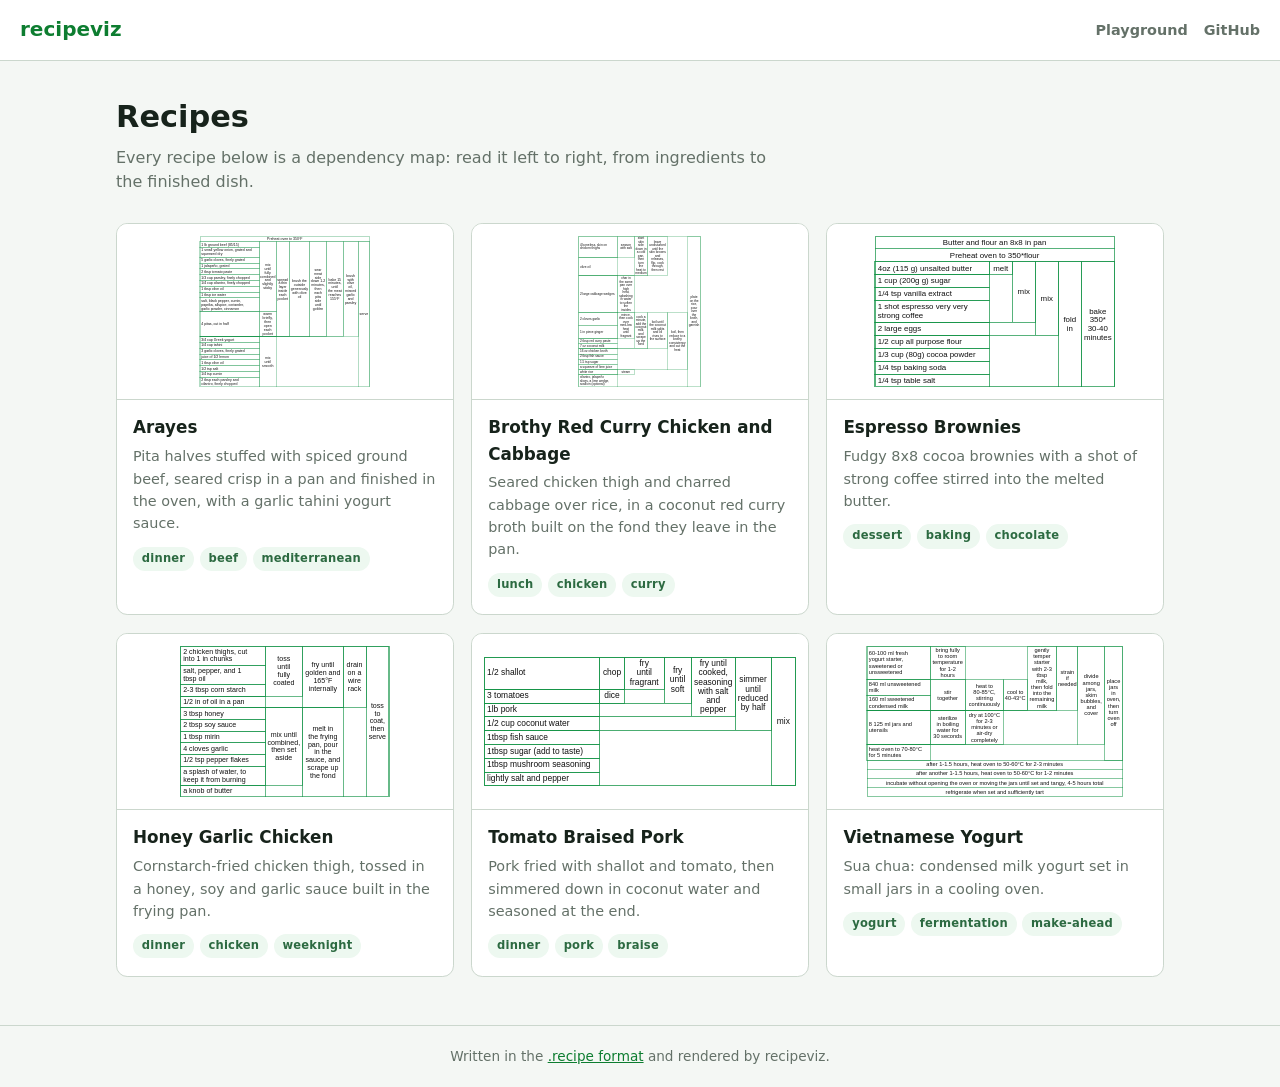
==== commit 396e2d03: "Add the brothy red curry chicken and cabbage recipe From cabagges.world, credited and linked with th" ====
--- a/docs/browse.html
+++ b/docs/browse.html
@@ -31,6 +31,20 @@
               <li>dinner</li>
               <li>beef</li>
               <li>mediterranean</li>
+            </ul>
+          </div>
+        </a>
+      </li>
+      <li>
+        <a class="card" href="recipes/brothy-red-curry-chicken-and-cabbage.html">
+          <div class="card-diagram"><svg xmlns="http://www.w3.org/2000/svg" viewBox="0 0 844 1044"><rect width="844" height="1044" fill="#fff"/><g fill="none" stroke="#159447" stroke-width="2" shape-rendering="crispEdges"><rect x="1" y="1" width="842" height="1042"/><rect x="0" y="0" width="269" height="150"/><rect x="269" y="0" width="115" height="150"/><line x1="0" y1="150" x2="269" y2="150"/><rect x="0" y="150" width="269" height="126"/><rect x="384" y="0" width="93" height="276"/><line x1="0" y1="276" x2="384" y2="276"/><rect x="477" y="0" width="137" height="276"/><line x1="0" y1="276" x2="477" y2="276"/><rect x="0" y="276" width="269" height="252"/><rect x="269" y="276" width="115" height="252"/><line x1="0" y1="528" x2="269" y2="528"/><rect x="0" y="528" width="269" height="90"/><rect x="0" y="618" width="269" height="90"/><rect x="269" y="528" width="115" height="180"/><line x1="0" y1="708" x2="269" y2="708"/><rect x="0" y="708" width="269" height="36"/><rect x="0" y="744" width="269" height="36"/><rect x="384" y="528" width="93" height="252"/><line x1="0" y1="780" x2="384" y2="780"/><rect x="477" y="528" width="137" height="252"/><line x1="0" y1="780" x2="477" y2="780"/><rect x="0" y="780" width="269" height="36"/><rect x="0" y="816" width="269" height="36"/><rect x="0" y="852" width="269" height="36"/><rect x="0" y="888" width="269" height="36"/><rect x="614" y="528" width="137" height="396"/><line x1="0" y1="924" x2="614" y2="924"/><rect x="0" y="924" width="269" height="36"/><rect x="269" y="924" width="115" height="36"/><line x1="0" y1="960" x2="269" y2="960"/><rect x="0" y="960" width="269" height="84"/><rect x="751" y="0" width="93" height="1044"/></g><g fill="#111" font-family="Arial, sans-serif" font-size="22"><text x="8" y="69" text-anchor="start"><tspan x="8">4 boneless, skin on</tspan><tspan x="8" dy="24">chicken thighs</tspan></text><text x="326" y="69" text-anchor="middle"><tspan x="326">season</tspan><tspan x="326" dy="24">with salt</tspan></text><text x="8" y="219" text-anchor="start"><tspan x="8">olive oil</tspan></text><text x="430" y="24" text-anchor="middle"><tspan x="430">start</tspan><tspan x="430" dy="24">skin</tspan><tspan x="430" dy="24">side</tspan><tspan x="430" dy="24">down in</tspan><tspan x="430" dy="24">a cold</tspan><tspan x="430" dy="24">pan,</tspan><tspan x="430" dy="24">then</tspan><tspan x="430" dy="24">turn</tspan><tspan x="430" dy="24">the</tspan><tspan x="430" dy="24">heat to</tspan><tspan x="430" dy="24">medium</tspan></text><text x="545" y="48" text-anchor="middle"><tspan x="545">leave</tspan><tspan x="545" dy="24">undisturbed</tspan><tspan x="545" dy="24">until the</tspan><tspan x="545" dy="24">skin browns</tspan><tspan x="545" dy="24">and</tspan><tspan x="545" dy="24">releases,</tspan><tspan x="545" dy="24">flip, cook</tspan><tspan x="545" dy="24">through,</tspan><tspan x="545" dy="24">then rest</tspan></text><text x="8" y="408" text-anchor="start"><tspan x="8">2 large cabbage wedges</tspan></text><text x="326" y="300" text-anchor="middle"><tspan x="326">char in</tspan><tspan x="326" dy="24">the same</tspan><tspan x="326" dy="24">pan over</tspan><tspan x="326" dy="24">high</tspan><tspan x="326" dy="24">heat,</tspan><tspan x="326" dy="24">splashing</tspan><tspan x="326" dy="24">in water</tspan><tspan x="326" dy="24">to soften</tspan><tspan x="326" dy="24">the</tspan><tspan x="326" dy="24">insides</tspan></text><text x="8" y="579" text-anchor="start"><tspan x="8">2 cloves garlic</tspan></text><text x="8" y="669" text-anchor="start"><tspan x="8">1 in piece ginger</tspan></text><text x="326" y="552" text-anchor="middle"><tspan x="326">mince,</tspan><tspan x="326" dy="24">then cook</tspan><tspan x="326" dy="24">over</tspan><tspan x="326" dy="24">med-low</tspan><tspan x="326" dy="24">heat</tspan><tspan x="326" dy="24">until</tspan><tspan x="326" dy="24">fragrant</tspan></text><text x="8" y="732" text-anchor="start"><tspan x="8">2 tbsp red curry paste</tspan></text><text x="8" y="768" text-anchor="start"><tspan x="8">7 oz coconut milk</tspan></text><text x="430" y="564" text-anchor="middle"><tspan x="430">cook a</tspan><tspan x="430" dy="24">minute,</tspan><tspan x="430" dy="24">add the</tspan><tspan x="430" dy="24">coconut</tspan><tspan x="430" dy="24">milk,</tspan><tspan x="430" dy="24">and</tspan><tspan x="430" dy="24">scrape</tspan><tspan x="430" dy="24">up the</tspan><tspan x="430" dy="24">fond</tspan></text><text x="545" y="600" text-anchor="middle"><tspan x="545">boil until</tspan><tspan x="545" dy="24">the coconut</tspan><tspan x="545" dy="24">milk splits</tspan><tspan x="545" dy="24">and oil</tspan><tspan x="545" dy="24">rises to</tspan><tspan x="545" dy="24">the surface</tspan></text><text x="8" y="804" text-anchor="start"><tspan x="8">16 oz chicken broth</tspan></text><text x="8" y="840" text-anchor="start"><tspan x="8">2 tbsp fish sauce</tspan></text><text x="8" y="876" text-anchor="start"><tspan x="8">1.5 tsp sugar</tspan></text><text x="8" y="912" text-anchor="start"><tspan x="8">a squeeze of lime juice</tspan></text><text x="682" y="672" text-anchor="middle"><tspan x="682">boil, then</tspan><tspan x="682" dy="24">reduce to a</tspan><tspan x="682" dy="24">brothy</tspan><tspan x="682" dy="24">consistency</tspan><tspan x="682" dy="24">and cut the</tspan><tspan x="682" dy="24">heat</tspan></text><text x="8" y="948" text-anchor="start"><tspan x="8">white rice</tspan></text><text x="326" y="948" text-anchor="middle"><tspan x="326">steam</tspan></text><text x="8" y="984" text-anchor="start"><tspan x="8">cilantro, jalapeño</tspan><tspan x="8" dy="24">slices, a lime wedge,</tspan><tspan x="8" dy="24">scallion (optional)</tspan></text><text x="797" y="432" text-anchor="middle"><tspan x="797">plate</tspan><tspan x="797" dy="24">on the</tspan><tspan x="797" dy="24">rice,</tspan><tspan x="797" dy="24">pour</tspan><tspan x="797" dy="24">over</tspan><tspan x="797" dy="24">the</tspan><tspan x="797" dy="24">broth,</tspan><tspan x="797" dy="24">and</tspan><tspan x="797" dy="24">garnish</tspan></text></g></svg></div>
+          <div class="card-text">
+            <h2>Brothy Red Curry Chicken and Cabbage</h2>
+            <p>Seared chicken thigh and charred cabbage over rice, in a coconut red curry broth built on the fond they leave in the pan.</p>
+            <ul class="tags">
+              <li>lunch</li>
+              <li>chicken</li>
+              <li>curry</li>
             </ul>
           </div>
         </a>
--- a/docs/site.css
+++ b/docs/site.css
@@ -221,8 +221,14 @@
   font-size: 0.82rem;
 }
 
+.caption-links {
+  display: flex;
+  flex-wrap: wrap;
+  gap: 0.5rem 1rem;
+  margin-left: auto;
+}
+
 .hero figcaption a {
-  margin-left: auto;
   font-weight: 650;
 }
 
@@ -342,7 +348,7 @@
     padding: 1.5rem 1rem 2.5rem;
   }
 
-  .hero figcaption a {
+  .caption-links {
     margin-left: 0;
   }
 }
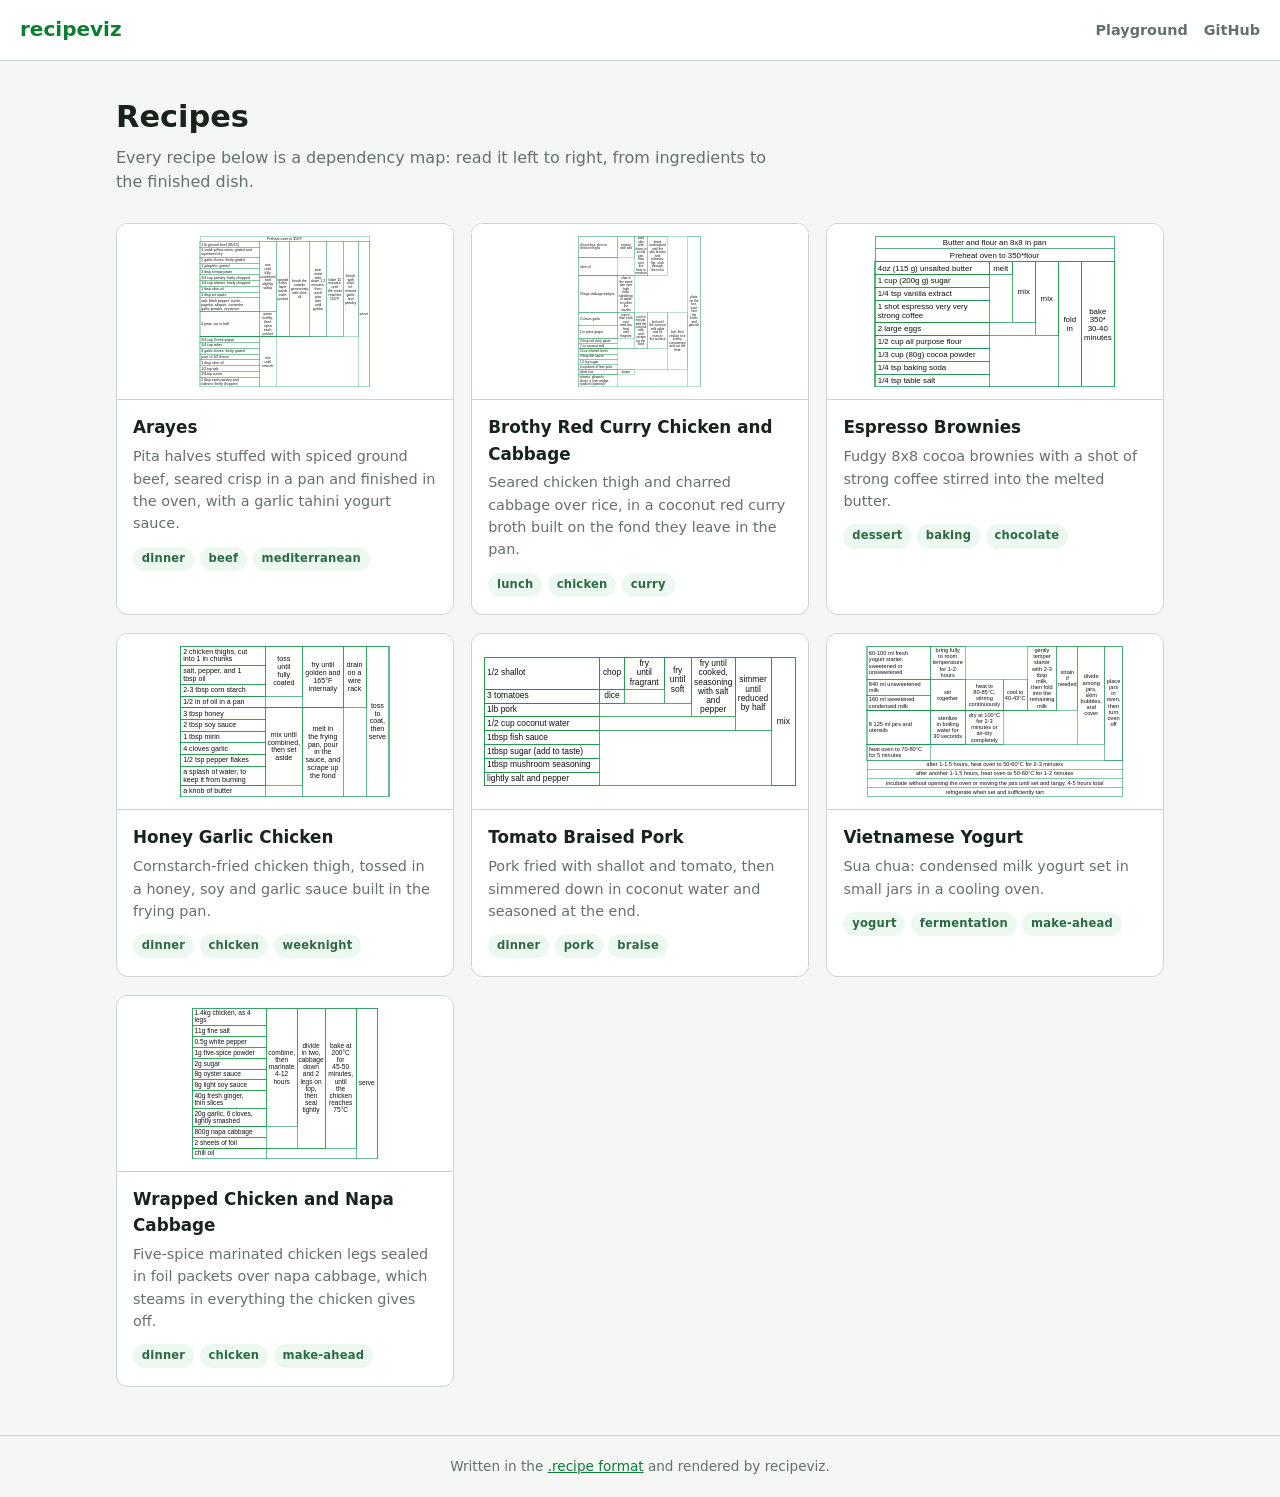
==== commit 9c590235: "Add the wrapped chicken and napa cabbage recipe Five-spice marinated legs sealed in foil over napa c" ====
--- a/docs/browse.html
+++ b/docs/browse.html
@@ -105,6 +105,20 @@
           </div>
         </a>
       </li>
+      <li>
+        <a class="card" href="recipes/wrapped-chicken-and-napa-cabbage.html">
+          <div class="card-diagram"><svg xmlns="http://www.w3.org/2000/svg" viewBox="0 0 619 504"><rect width="619" height="504" fill="#fff"/><g fill="none" stroke="#159447" stroke-width="2" shape-rendering="crispEdges"><rect x="1" y="1" width="617" height="502"/><rect x="0" y="0" width="247" height="60"/><rect x="0" y="60" width="247" height="36"/><rect x="0" y="96" width="247" height="36"/><rect x="0" y="132" width="247" height="36"/><rect x="0" y="168" width="247" height="36"/><rect x="0" y="204" width="247" height="36"/><rect x="0" y="240" width="247" height="36"/><rect x="0" y="276" width="247" height="60"/><rect x="0" y="336" width="247" height="60"/><rect x="247" y="0" width="104" height="396"/><line x1="0" y1="396" x2="247" y2="396"/><rect x="0" y="396" width="247" height="36"/><rect x="0" y="432" width="247" height="36"/><rect x="351" y="0" width="93" height="468"/><line x1="0" y1="468" x2="351" y2="468"/><rect x="444" y="0" width="104" height="468"/><line x1="0" y1="468" x2="444" y2="468"/><rect x="0" y="468" width="247" height="36"/><rect x="548" y="0" width="71" height="504"/></g><g fill="#111" font-family="Arial, sans-serif" font-size="22"><text x="8" y="24" text-anchor="start"><tspan x="8">1.4kg chicken, as 4</tspan><tspan x="8" dy="24">legs</tspan></text><text x="8" y="84" text-anchor="start"><tspan x="8">11g fine salt</tspan></text><text x="8" y="120" text-anchor="start"><tspan x="8">0.5g white pepper</tspan></text><text x="8" y="156" text-anchor="start"><tspan x="8">1g five-spice powder</tspan></text><text x="8" y="192" text-anchor="start"><tspan x="8">2g sugar</tspan></text><text x="8" y="228" text-anchor="start"><tspan x="8">8g oyster sauce</tspan></text><text x="8" y="264" text-anchor="start"><tspan x="8">8g light soy sauce</tspan></text><text x="8" y="300" text-anchor="start"><tspan x="8">40g fresh ginger,</tspan><tspan x="8" dy="24">thin slices</tspan></text><text x="8" y="360" text-anchor="start"><tspan x="8">20g garlic, 6 cloves,</tspan><tspan x="8" dy="24">lightly smashed</tspan></text><text x="299" y="156" text-anchor="middle"><tspan x="299">combine,</tspan><tspan x="299" dy="24">then</tspan><tspan x="299" dy="24">marinate</tspan><tspan x="299" dy="24">4-12</tspan><tspan x="299" dy="24">hours</tspan></text><text x="8" y="420" text-anchor="start"><tspan x="8">800g napa cabbage</tspan></text><text x="8" y="456" text-anchor="start"><tspan x="8">2 sheets of foil</tspan></text><text x="397" y="132" text-anchor="middle"><tspan x="397">divide</tspan><tspan x="397" dy="24">in two,</tspan><tspan x="397" dy="24">cabbage</tspan><tspan x="397" dy="24">down</tspan><tspan x="397" dy="24">and 2</tspan><tspan x="397" dy="24">legs on</tspan><tspan x="397" dy="24">top,</tspan><tspan x="397" dy="24">then</tspan><tspan x="397" dy="24">seal</tspan><tspan x="397" dy="24">tightly</tspan></text><text x="496" y="132" text-anchor="middle"><tspan x="496">bake at</tspan><tspan x="496" dy="24">200°C</tspan><tspan x="496" dy="24">for</tspan><tspan x="496" dy="24">45-50</tspan><tspan x="496" dy="24">minutes,</tspan><tspan x="496" dy="24">until</tspan><tspan x="496" dy="24">the</tspan><tspan x="496" dy="24">chicken</tspan><tspan x="496" dy="24">reaches</tspan><tspan x="496" dy="24">75°C</tspan></text><text x="8" y="492" text-anchor="start"><tspan x="8">chili oil</tspan></text><text x="583" y="258" text-anchor="middle"><tspan x="583">serve</tspan></text></g></svg></div>
+          <div class="card-text">
+            <h2>Wrapped Chicken and Napa Cabbage</h2>
+            <p>Five-spice marinated chicken legs sealed in foil packets over napa cabbage, which steams in everything the chicken gives off.</p>
+            <ul class="tags">
+              <li>dinner</li>
+              <li>chicken</li>
+              <li>make-ahead</li>
+            </ul>
+          </div>
+        </a>
+      </li>
     </ul>
   </main>
   <footer class="site-footer">
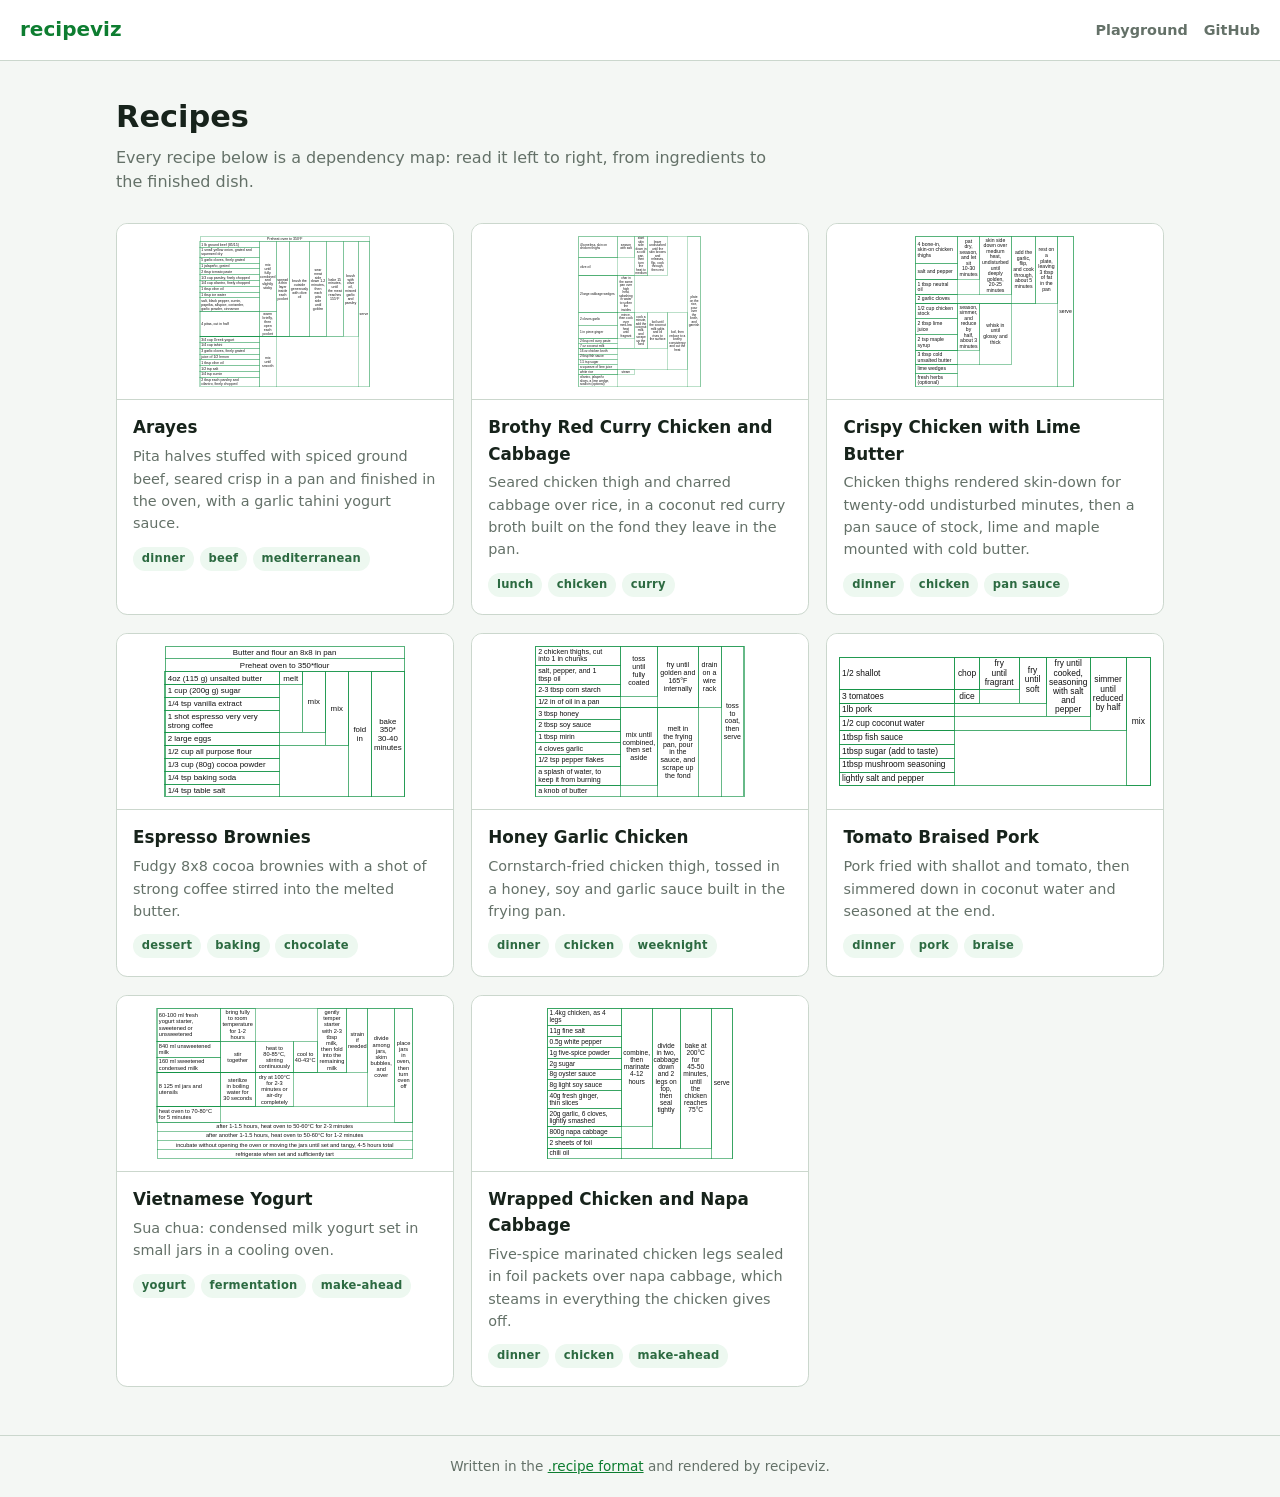
==== commit e8d2f2ba: "Add the crispy chicken with lime butter recipe A pan sauce recipe, and the map has that shape: the c" ====
--- a/docs/browse.html
+++ b/docs/browse.html
@@ -45,6 +45,20 @@
               <li>lunch</li>
               <li>chicken</li>
               <li>curry</li>
+            </ul>
+          </div>
+        </a>
+      </li>
+      <li>
+        <a class="card" href="recipes/crispy-chicken-with-lime-butter.html">
+          <div class="card-diagram"><svg xmlns="http://www.w3.org/2000/svg" viewBox="0 0 679 648"><rect width="679" height="648" fill="#fff"/><g fill="none" stroke="#159447" stroke-width="2" shape-rendering="crispEdges"><rect x="1" y="1" width="677" height="646"/><rect x="0" y="0" width="181" height="118"/><rect x="0" y="118" width="181" height="70"/><rect x="181" y="0" width="93" height="188"/><line x1="0" y1="188" x2="181" y2="188"/><rect x="0" y="188" width="181" height="64"/><rect x="274" y="0" width="137" height="252"/><line x1="0" y1="252" x2="274" y2="252"/><rect x="0" y="252" width="181" height="36"/><rect x="411" y="0" width="104" height="288"/><line x1="0" y1="288" x2="411" y2="288"/><rect x="515" y="0" width="93" height="288"/><line x1="0" y1="288" x2="515" y2="288"/><rect x="0" y="288" width="181" height="68"/><rect x="0" y="356" width="181" height="68"/><rect x="0" y="424" width="181" height="68"/><rect x="181" y="288" width="93" height="204"/><line x1="0" y1="492" x2="181" y2="492"/><rect x="0" y="492" width="181" height="60"/><rect x="274" y="288" width="137" height="264"/><line x1="0" y1="552" x2="274" y2="552"/><rect x="0" y="552" width="181" height="36"/><rect x="0" y="588" width="181" height="60"/><rect x="608" y="0" width="71" height="648"/></g><g fill="#111" font-family="Arial, sans-serif" font-size="22"><text x="8" y="41" text-anchor="start"><tspan x="8">4 bone-in,</tspan><tspan x="8" dy="24">skin-on chicken</tspan><tspan x="8" dy="24">thighs</tspan></text><text x="8" y="159" text-anchor="start"><tspan x="8">salt and pepper</tspan></text><text x="227" y="28" text-anchor="middle"><tspan x="227">pat</tspan><tspan x="227" dy="24">dry,</tspan><tspan x="227" dy="24">season,</tspan><tspan x="227" dy="24">and let</tspan><tspan x="227" dy="24">sit</tspan><tspan x="227" dy="24">10-30</tspan><tspan x="227" dy="24">minutes</tspan></text><text x="8" y="214" text-anchor="start"><tspan x="8">1 tbsp neutral</tspan><tspan x="8" dy="24">oil</tspan></text><text x="342" y="24" text-anchor="middle"><tspan x="342">skin side</tspan><tspan x="342" dy="24">down over</tspan><tspan x="342" dy="24">medium</tspan><tspan x="342" dy="24">heat,</tspan><tspan x="342" dy="24">undisturbed</tspan><tspan x="342" dy="24">until</tspan><tspan x="342" dy="24">deeply</tspan><tspan x="342" dy="24">golden,</tspan><tspan x="342" dy="24">20-25</tspan><tspan x="342" dy="24">minutes</tspan></text><text x="8" y="276" text-anchor="start"><tspan x="8">2 garlic cloves</tspan></text><text x="463" y="78" text-anchor="middle"><tspan x="463">add the</tspan><tspan x="463" dy="24">garlic,</tspan><tspan x="463" dy="24">flip,</tspan><tspan x="463" dy="24">and cook</tspan><tspan x="463" dy="24">through,</tspan><tspan x="463" dy="24">about 5</tspan><tspan x="463" dy="24">minutes</tspan></text><text x="561" y="66" text-anchor="middle"><tspan x="561">rest on</tspan><tspan x="561" dy="24">a</tspan><tspan x="561" dy="24">plate,</tspan><tspan x="561" dy="24">leaving</tspan><tspan x="561" dy="24">3 tbsp</tspan><tspan x="561" dy="24">of fat</tspan><tspan x="561" dy="24">in the</tspan><tspan x="561" dy="24">pan</tspan></text><text x="8" y="316" text-anchor="start"><tspan x="8">1/2 cup chicken</tspan><tspan x="8" dy="24">stock</tspan></text><text x="8" y="384" text-anchor="start"><tspan x="8">2 tbsp lime</tspan><tspan x="8" dy="24">juice</tspan></text><text x="8" y="452" text-anchor="start"><tspan x="8">2 tsp maple</tspan><tspan x="8" dy="24">syrup</tspan></text><text x="227" y="312" text-anchor="middle"><tspan x="227">season,</tspan><tspan x="227" dy="24">simmer,</tspan><tspan x="227" dy="24">and</tspan><tspan x="227" dy="24">reduce</tspan><tspan x="227" dy="24">by</tspan><tspan x="227" dy="24">half,</tspan><tspan x="227" dy="24">about 3</tspan><tspan x="227" dy="24">minutes</tspan></text><text x="8" y="516" text-anchor="start"><tspan x="8">3 tbsp cold</tspan><tspan x="8" dy="24">unsalted butter</tspan></text><text x="342" y="390" text-anchor="middle"><tspan x="342">whisk in</tspan><tspan x="342" dy="24">until</tspan><tspan x="342" dy="24">glossy and</tspan><tspan x="342" dy="24">thick</tspan></text><text x="8" y="576" text-anchor="start"><tspan x="8">lime wedges</tspan></text><text x="8" y="612" text-anchor="start"><tspan x="8">fresh herbs</tspan><tspan x="8" dy="24">(optional)</tspan></text><text x="643" y="330" text-anchor="middle"><tspan x="643">serve</tspan></text></g></svg></div>
+          <div class="card-text">
+            <h2>Crispy Chicken with Lime Butter</h2>
+            <p>Chicken thighs rendered skin-down for twenty-odd undisturbed minutes, then a pan sauce of stock, lime and maple mounted with cold butter.</p>
+            <ul class="tags">
+              <li>dinner</li>
+              <li>chicken</li>
+              <li>pan sauce</li>
             </ul>
           </div>
         </a>
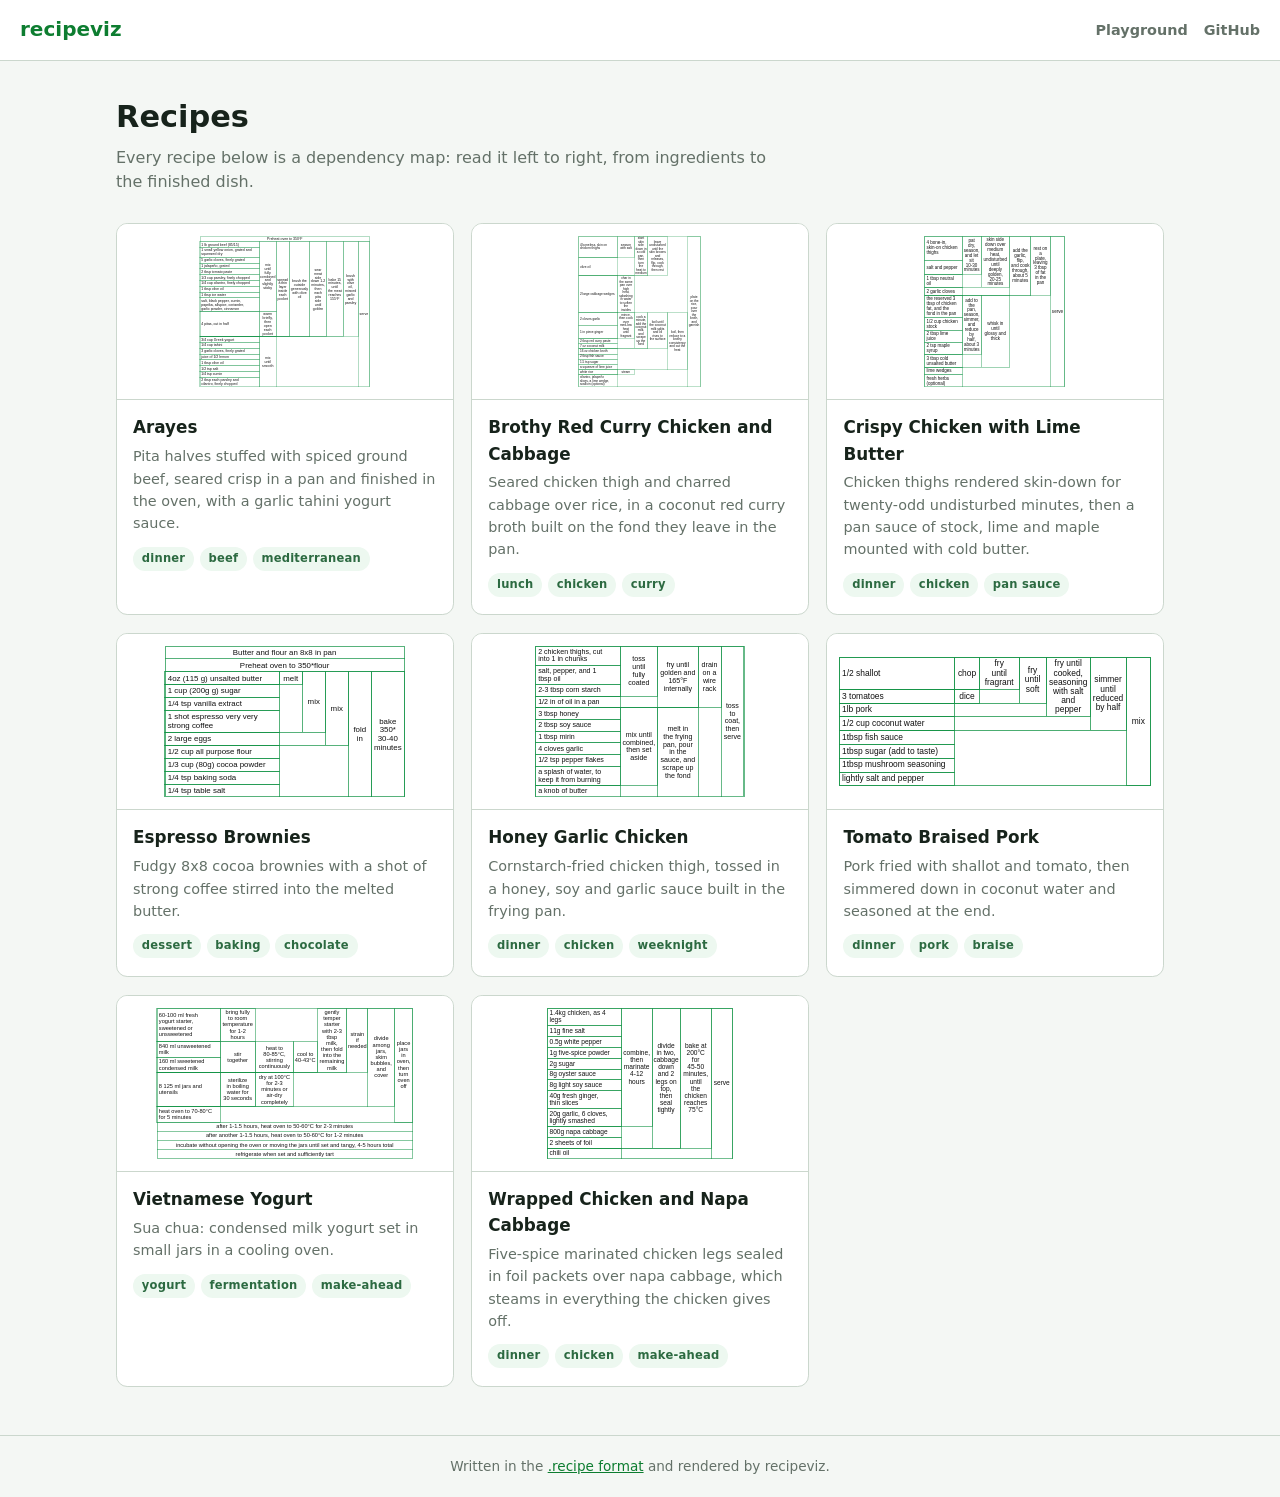
==== commit 2eb349bb: "Put the reserved fat and fond on the lime butter card The reduction took only stock, lime and maple," ====
--- a/docs/browse.html
+++ b/docs/browse.html
@@ -51,7 +51,7 @@
       </li>
       <li>
         <a class="card" href="recipes/crispy-chicken-with-lime-butter.html">
-          <div class="card-diagram"><svg xmlns="http://www.w3.org/2000/svg" viewBox="0 0 679 648"><rect width="679" height="648" fill="#fff"/><g fill="none" stroke="#159447" stroke-width="2" shape-rendering="crispEdges"><rect x="1" y="1" width="677" height="646"/><rect x="0" y="0" width="181" height="118"/><rect x="0" y="118" width="181" height="70"/><rect x="181" y="0" width="93" height="188"/><line x1="0" y1="188" x2="181" y2="188"/><rect x="0" y="188" width="181" height="64"/><rect x="274" y="0" width="137" height="252"/><line x1="0" y1="252" x2="274" y2="252"/><rect x="0" y="252" width="181" height="36"/><rect x="411" y="0" width="104" height="288"/><line x1="0" y1="288" x2="411" y2="288"/><rect x="515" y="0" width="93" height="288"/><line x1="0" y1="288" x2="515" y2="288"/><rect x="0" y="288" width="181" height="68"/><rect x="0" y="356" width="181" height="68"/><rect x="0" y="424" width="181" height="68"/><rect x="181" y="288" width="93" height="204"/><line x1="0" y1="492" x2="181" y2="492"/><rect x="0" y="492" width="181" height="60"/><rect x="274" y="288" width="137" height="264"/><line x1="0" y1="552" x2="274" y2="552"/><rect x="0" y="552" width="181" height="36"/><rect x="0" y="588" width="181" height="60"/><rect x="608" y="0" width="71" height="648"/></g><g fill="#111" font-family="Arial, sans-serif" font-size="22"><text x="8" y="41" text-anchor="start"><tspan x="8">4 bone-in,</tspan><tspan x="8" dy="24">skin-on chicken</tspan><tspan x="8" dy="24">thighs</tspan></text><text x="8" y="159" text-anchor="start"><tspan x="8">salt and pepper</tspan></text><text x="227" y="28" text-anchor="middle"><tspan x="227">pat</tspan><tspan x="227" dy="24">dry,</tspan><tspan x="227" dy="24">season,</tspan><tspan x="227" dy="24">and let</tspan><tspan x="227" dy="24">sit</tspan><tspan x="227" dy="24">10-30</tspan><tspan x="227" dy="24">minutes</tspan></text><text x="8" y="214" text-anchor="start"><tspan x="8">1 tbsp neutral</tspan><tspan x="8" dy="24">oil</tspan></text><text x="342" y="24" text-anchor="middle"><tspan x="342">skin side</tspan><tspan x="342" dy="24">down over</tspan><tspan x="342" dy="24">medium</tspan><tspan x="342" dy="24">heat,</tspan><tspan x="342" dy="24">undisturbed</tspan><tspan x="342" dy="24">until</tspan><tspan x="342" dy="24">deeply</tspan><tspan x="342" dy="24">golden,</tspan><tspan x="342" dy="24">20-25</tspan><tspan x="342" dy="24">minutes</tspan></text><text x="8" y="276" text-anchor="start"><tspan x="8">2 garlic cloves</tspan></text><text x="463" y="78" text-anchor="middle"><tspan x="463">add the</tspan><tspan x="463" dy="24">garlic,</tspan><tspan x="463" dy="24">flip,</tspan><tspan x="463" dy="24">and cook</tspan><tspan x="463" dy="24">through,</tspan><tspan x="463" dy="24">about 5</tspan><tspan x="463" dy="24">minutes</tspan></text><text x="561" y="66" text-anchor="middle"><tspan x="561">rest on</tspan><tspan x="561" dy="24">a</tspan><tspan x="561" dy="24">plate,</tspan><tspan x="561" dy="24">leaving</tspan><tspan x="561" dy="24">3 tbsp</tspan><tspan x="561" dy="24">of fat</tspan><tspan x="561" dy="24">in the</tspan><tspan x="561" dy="24">pan</tspan></text><text x="8" y="316" text-anchor="start"><tspan x="8">1/2 cup chicken</tspan><tspan x="8" dy="24">stock</tspan></text><text x="8" y="384" text-anchor="start"><tspan x="8">2 tbsp lime</tspan><tspan x="8" dy="24">juice</tspan></text><text x="8" y="452" text-anchor="start"><tspan x="8">2 tsp maple</tspan><tspan x="8" dy="24">syrup</tspan></text><text x="227" y="312" text-anchor="middle"><tspan x="227">season,</tspan><tspan x="227" dy="24">simmer,</tspan><tspan x="227" dy="24">and</tspan><tspan x="227" dy="24">reduce</tspan><tspan x="227" dy="24">by</tspan><tspan x="227" dy="24">half,</tspan><tspan x="227" dy="24">about 3</tspan><tspan x="227" dy="24">minutes</tspan></text><text x="8" y="516" text-anchor="start"><tspan x="8">3 tbsp cold</tspan><tspan x="8" dy="24">unsalted butter</tspan></text><text x="342" y="390" text-anchor="middle"><tspan x="342">whisk in</tspan><tspan x="342" dy="24">until</tspan><tspan x="342" dy="24">glossy and</tspan><tspan x="342" dy="24">thick</tspan></text><text x="8" y="576" text-anchor="start"><tspan x="8">lime wedges</tspan></text><text x="8" y="612" text-anchor="start"><tspan x="8">fresh herbs</tspan><tspan x="8" dy="24">(optional)</tspan></text><text x="643" y="330" text-anchor="middle"><tspan x="643">serve</tspan></text></g></svg></div>
+          <div class="card-diagram"><svg xmlns="http://www.w3.org/2000/svg" viewBox="0 0 679 732"><rect width="679" height="732" fill="#fff"/><g fill="none" stroke="#159447" stroke-width="2" shape-rendering="crispEdges"><rect x="1" y="1" width="677" height="730"/><rect x="0" y="0" width="181" height="118"/><rect x="0" y="118" width="181" height="70"/><rect x="181" y="0" width="93" height="188"/><line x1="0" y1="188" x2="181" y2="188"/><rect x="0" y="188" width="181" height="64"/><rect x="274" y="0" width="137" height="252"/><line x1="0" y1="252" x2="274" y2="252"/><rect x="0" y="252" width="181" height="36"/><rect x="411" y="0" width="104" height="288"/><line x1="0" y1="288" x2="411" y2="288"/><rect x="515" y="0" width="93" height="288"/><line x1="0" y1="288" x2="515" y2="288"/><rect x="0" y="288" width="181" height="108"/><rect x="0" y="396" width="181" height="60"/><rect x="0" y="456" width="181" height="60"/><rect x="0" y="516" width="181" height="60"/><rect x="181" y="288" width="93" height="288"/><line x1="0" y1="576" x2="181" y2="576"/><rect x="0" y="576" width="181" height="60"/><rect x="274" y="288" width="137" height="348"/><line x1="0" y1="636" x2="274" y2="636"/><rect x="0" y="636" width="181" height="36"/><rect x="0" y="672" width="181" height="60"/><rect x="608" y="0" width="71" height="732"/></g><g fill="#111" font-family="Arial, sans-serif" font-size="22"><text x="8" y="41" text-anchor="start"><tspan x="8">4 bone-in,</tspan><tspan x="8" dy="24">skin-on chicken</tspan><tspan x="8" dy="24">thighs</tspan></text><text x="8" y="159" text-anchor="start"><tspan x="8">salt and pepper</tspan></text><text x="227" y="28" text-anchor="middle"><tspan x="227">pat</tspan><tspan x="227" dy="24">dry,</tspan><tspan x="227" dy="24">season,</tspan><tspan x="227" dy="24">and let</tspan><tspan x="227" dy="24">sit</tspan><tspan x="227" dy="24">10-30</tspan><tspan x="227" dy="24">minutes</tspan></text><text x="8" y="214" text-anchor="start"><tspan x="8">1 tbsp neutral</tspan><tspan x="8" dy="24">oil</tspan></text><text x="342" y="24" text-anchor="middle"><tspan x="342">skin side</tspan><tspan x="342" dy="24">down over</tspan><tspan x="342" dy="24">medium</tspan><tspan x="342" dy="24">heat,</tspan><tspan x="342" dy="24">undisturbed</tspan><tspan x="342" dy="24">until</tspan><tspan x="342" dy="24">deeply</tspan><tspan x="342" dy="24">golden,</tspan><tspan x="342" dy="24">20-25</tspan><tspan x="342" dy="24">minutes</tspan></text><text x="8" y="276" text-anchor="start"><tspan x="8">2 garlic cloves</tspan></text><text x="463" y="78" text-anchor="middle"><tspan x="463">add the</tspan><tspan x="463" dy="24">garlic,</tspan><tspan x="463" dy="24">flip,</tspan><tspan x="463" dy="24">and cook</tspan><tspan x="463" dy="24">through,</tspan><tspan x="463" dy="24">about 5</tspan><tspan x="463" dy="24">minutes</tspan></text><text x="561" y="66" text-anchor="middle"><tspan x="561">rest on</tspan><tspan x="561" dy="24">a</tspan><tspan x="561" dy="24">plate,</tspan><tspan x="561" dy="24">leaving</tspan><tspan x="561" dy="24">3 tbsp</tspan><tspan x="561" dy="24">of fat</tspan><tspan x="561" dy="24">in the</tspan><tspan x="561" dy="24">pan</tspan></text><text x="8" y="312" text-anchor="start"><tspan x="8">the reserved 3</tspan><tspan x="8" dy="24">tbsp of chicken</tspan><tspan x="8" dy="24">fat, and the</tspan><tspan x="8" dy="24">fond in the pan</tspan></text><text x="8" y="420" text-anchor="start"><tspan x="8">1/2 cup chicken</tspan><tspan x="8" dy="24">stock</tspan></text><text x="8" y="480" text-anchor="start"><tspan x="8">2 tbsp lime</tspan><tspan x="8" dy="24">juice</tspan></text><text x="8" y="540" text-anchor="start"><tspan x="8">2 tsp maple</tspan><tspan x="8" dy="24">syrup</tspan></text><text x="227" y="318" text-anchor="middle"><tspan x="227">add to</tspan><tspan x="227" dy="24">the</tspan><tspan x="227" dy="24">pan,</tspan><tspan x="227" dy="24">season,</tspan><tspan x="227" dy="24">simmer,</tspan><tspan x="227" dy="24">and</tspan><tspan x="227" dy="24">reduce</tspan><tspan x="227" dy="24">by</tspan><tspan x="227" dy="24">half,</tspan><tspan x="227" dy="24">about 3</tspan><tspan x="227" dy="24">minutes</tspan></text><text x="8" y="600" text-anchor="start"><tspan x="8">3 tbsp cold</tspan><tspan x="8" dy="24">unsalted butter</tspan></text><text x="342" y="432" text-anchor="middle"><tspan x="342">whisk in</tspan><tspan x="342" dy="24">until</tspan><tspan x="342" dy="24">glossy and</tspan><tspan x="342" dy="24">thick</tspan></text><text x="8" y="660" text-anchor="start"><tspan x="8">lime wedges</tspan></text><text x="8" y="696" text-anchor="start"><tspan x="8">fresh herbs</tspan><tspan x="8" dy="24">(optional)</tspan></text><text x="643" y="372" text-anchor="middle"><tspan x="643">serve</tspan></text></g></svg></div>
           <div class="card-text">
             <h2>Crispy Chicken with Lime Butter</h2>
             <p>Chicken thighs rendered skin-down for twenty-odd undisturbed minutes, then a pan sauce of stock, lime and maple mounted with cold butter.</p>
--- a/docs/site.css
+++ b/docs/site.css
@@ -200,16 +200,19 @@
 
 .hero-diagram {
   padding: 0.75rem;
-  overflow: hidden;
   border: 1px solid var(--line);
   border-radius: 0.7rem;
   background: var(--surface);
 }
 
+/* The box takes its height from the diagram rather than the other way round.
+   Sizing the box first and fitting the SVG into it with a percentage height
+   left the bottom of the diagram clipped in Safari. */
 .hero-diagram svg {
   display: block;
   width: 100%;
-  height: 100%;
+  height: auto;
+  aspect-ratio: var(--diagram-ratio);
 }
 
 .hero figcaption {
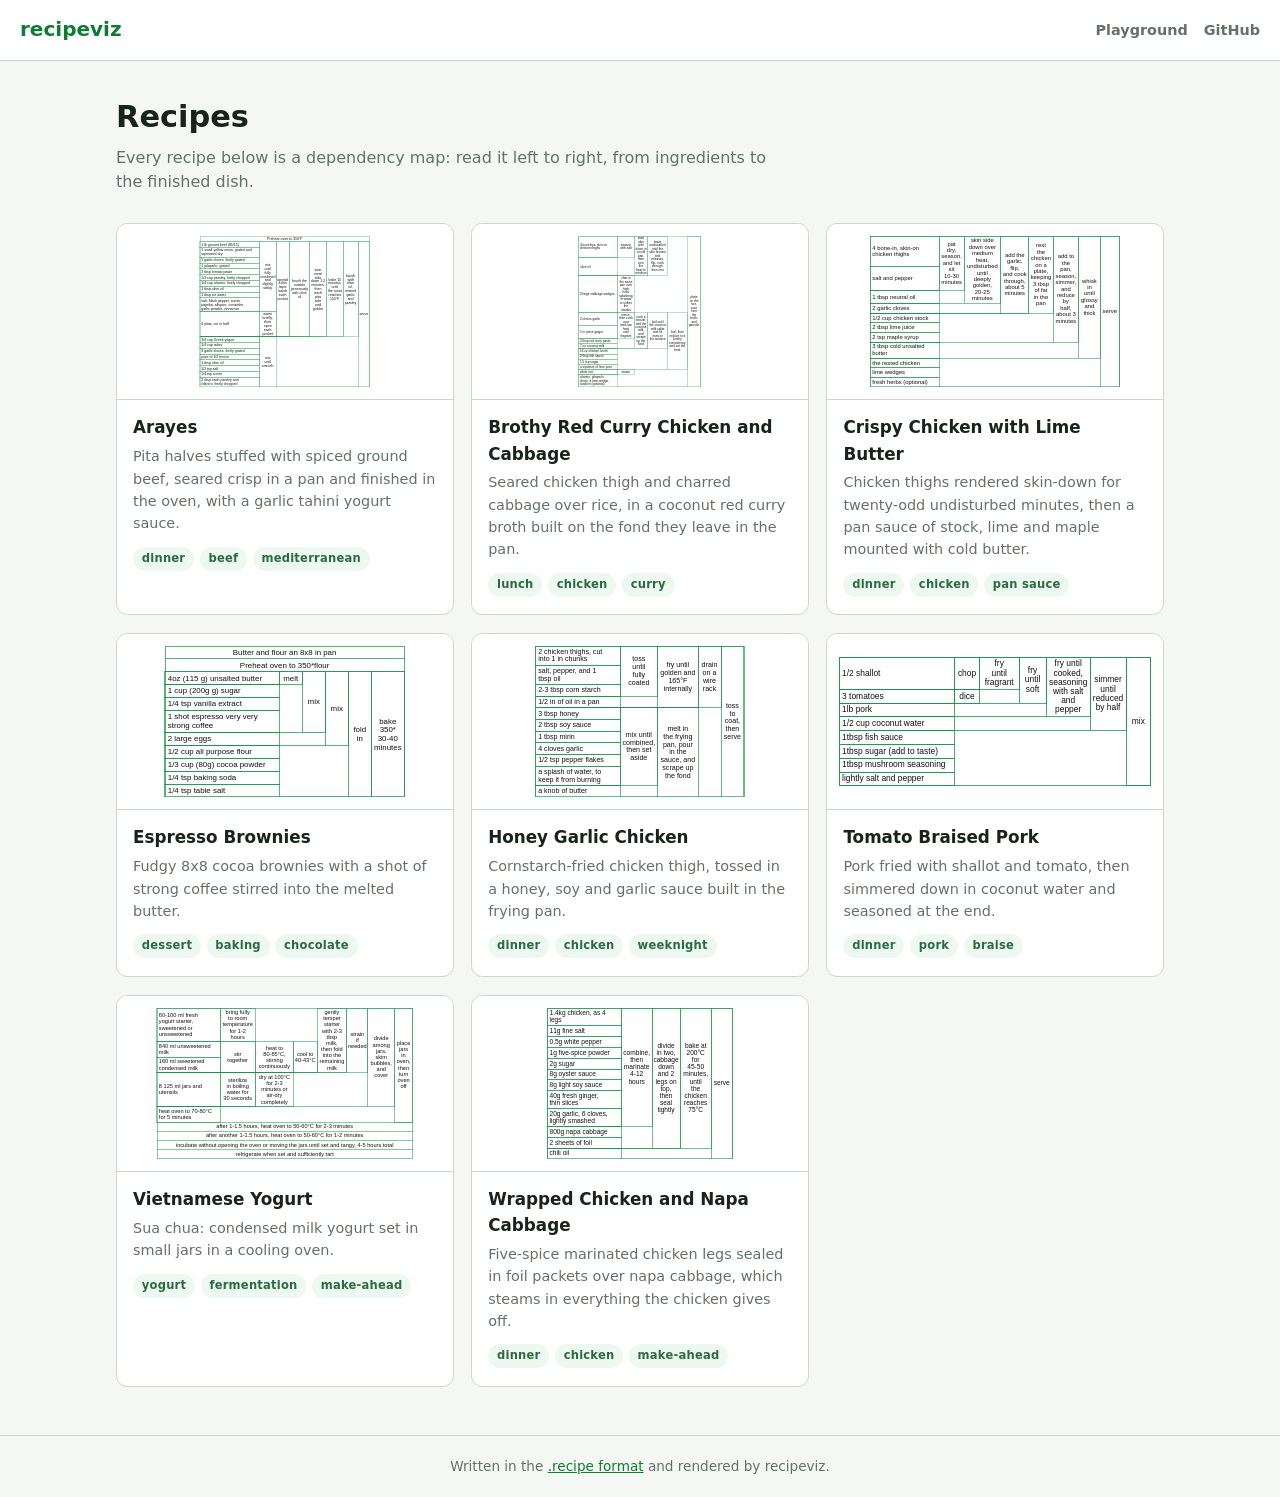
==== commit 03f8cfe7: "Make the pan the spine of the lime butter card The fond was a leaf, which put the reduction in the f" ====
--- a/docs/browse.html
+++ b/docs/browse.html
@@ -51,7 +51,7 @@
       </li>
       <li>
         <a class="card" href="recipes/crispy-chicken-with-lime-butter.html">
-          <div class="card-diagram"><svg xmlns="http://www.w3.org/2000/svg" viewBox="0 0 679 732"><rect width="679" height="732" fill="#fff"/><g fill="none" stroke="#159447" stroke-width="2" shape-rendering="crispEdges"><rect x="1" y="1" width="677" height="730"/><rect x="0" y="0" width="181" height="118"/><rect x="0" y="118" width="181" height="70"/><rect x="181" y="0" width="93" height="188"/><line x1="0" y1="188" x2="181" y2="188"/><rect x="0" y="188" width="181" height="64"/><rect x="274" y="0" width="137" height="252"/><line x1="0" y1="252" x2="274" y2="252"/><rect x="0" y="252" width="181" height="36"/><rect x="411" y="0" width="104" height="288"/><line x1="0" y1="288" x2="411" y2="288"/><rect x="515" y="0" width="93" height="288"/><line x1="0" y1="288" x2="515" y2="288"/><rect x="0" y="288" width="181" height="108"/><rect x="0" y="396" width="181" height="60"/><rect x="0" y="456" width="181" height="60"/><rect x="0" y="516" width="181" height="60"/><rect x="181" y="288" width="93" height="288"/><line x1="0" y1="576" x2="181" y2="576"/><rect x="0" y="576" width="181" height="60"/><rect x="274" y="288" width="137" height="348"/><line x1="0" y1="636" x2="274" y2="636"/><rect x="0" y="636" width="181" height="36"/><rect x="0" y="672" width="181" height="60"/><rect x="608" y="0" width="71" height="732"/></g><g fill="#111" font-family="Arial, sans-serif" font-size="22"><text x="8" y="41" text-anchor="start"><tspan x="8">4 bone-in,</tspan><tspan x="8" dy="24">skin-on chicken</tspan><tspan x="8" dy="24">thighs</tspan></text><text x="8" y="159" text-anchor="start"><tspan x="8">salt and pepper</tspan></text><text x="227" y="28" text-anchor="middle"><tspan x="227">pat</tspan><tspan x="227" dy="24">dry,</tspan><tspan x="227" dy="24">season,</tspan><tspan x="227" dy="24">and let</tspan><tspan x="227" dy="24">sit</tspan><tspan x="227" dy="24">10-30</tspan><tspan x="227" dy="24">minutes</tspan></text><text x="8" y="214" text-anchor="start"><tspan x="8">1 tbsp neutral</tspan><tspan x="8" dy="24">oil</tspan></text><text x="342" y="24" text-anchor="middle"><tspan x="342">skin side</tspan><tspan x="342" dy="24">down over</tspan><tspan x="342" dy="24">medium</tspan><tspan x="342" dy="24">heat,</tspan><tspan x="342" dy="24">undisturbed</tspan><tspan x="342" dy="24">until</tspan><tspan x="342" dy="24">deeply</tspan><tspan x="342" dy="24">golden,</tspan><tspan x="342" dy="24">20-25</tspan><tspan x="342" dy="24">minutes</tspan></text><text x="8" y="276" text-anchor="start"><tspan x="8">2 garlic cloves</tspan></text><text x="463" y="78" text-anchor="middle"><tspan x="463">add the</tspan><tspan x="463" dy="24">garlic,</tspan><tspan x="463" dy="24">flip,</tspan><tspan x="463" dy="24">and cook</tspan><tspan x="463" dy="24">through,</tspan><tspan x="463" dy="24">about 5</tspan><tspan x="463" dy="24">minutes</tspan></text><text x="561" y="66" text-anchor="middle"><tspan x="561">rest on</tspan><tspan x="561" dy="24">a</tspan><tspan x="561" dy="24">plate,</tspan><tspan x="561" dy="24">leaving</tspan><tspan x="561" dy="24">3 tbsp</tspan><tspan x="561" dy="24">of fat</tspan><tspan x="561" dy="24">in the</tspan><tspan x="561" dy="24">pan</tspan></text><text x="8" y="312" text-anchor="start"><tspan x="8">the reserved 3</tspan><tspan x="8" dy="24">tbsp of chicken</tspan><tspan x="8" dy="24">fat, and the</tspan><tspan x="8" dy="24">fond in the pan</tspan></text><text x="8" y="420" text-anchor="start"><tspan x="8">1/2 cup chicken</tspan><tspan x="8" dy="24">stock</tspan></text><text x="8" y="480" text-anchor="start"><tspan x="8">2 tbsp lime</tspan><tspan x="8" dy="24">juice</tspan></text><text x="8" y="540" text-anchor="start"><tspan x="8">2 tsp maple</tspan><tspan x="8" dy="24">syrup</tspan></text><text x="227" y="318" text-anchor="middle"><tspan x="227">add to</tspan><tspan x="227" dy="24">the</tspan><tspan x="227" dy="24">pan,</tspan><tspan x="227" dy="24">season,</tspan><tspan x="227" dy="24">simmer,</tspan><tspan x="227" dy="24">and</tspan><tspan x="227" dy="24">reduce</tspan><tspan x="227" dy="24">by</tspan><tspan x="227" dy="24">half,</tspan><tspan x="227" dy="24">about 3</tspan><tspan x="227" dy="24">minutes</tspan></text><text x="8" y="600" text-anchor="start"><tspan x="8">3 tbsp cold</tspan><tspan x="8" dy="24">unsalted butter</tspan></text><text x="342" y="432" text-anchor="middle"><tspan x="342">whisk in</tspan><tspan x="342" dy="24">until</tspan><tspan x="342" dy="24">glossy and</tspan><tspan x="342" dy="24">thick</tspan></text><text x="8" y="660" text-anchor="start"><tspan x="8">lime wedges</tspan></text><text x="8" y="696" text-anchor="start"><tspan x="8">fresh herbs</tspan><tspan x="8" dy="24">(optional)</tspan></text><text x="643" y="372" text-anchor="middle"><tspan x="643">serve</tspan></text></g></svg></div>
+          <div class="card-diagram"><svg xmlns="http://www.w3.org/2000/svg" viewBox="0 0 931 564"><rect width="931" height="564" fill="#fff"/><g fill="none" stroke="#159447" stroke-width="2" shape-rendering="crispEdges"><rect x="1" y="1" width="929" height="562"/><rect x="0" y="0" width="258" height="114"/><rect x="0" y="114" width="258" height="90"/><rect x="258" y="0" width="93" height="204"/><line x1="0" y1="204" x2="258" y2="204"/><rect x="0" y="204" width="258" height="48"/><rect x="351" y="0" width="137" height="252"/><line x1="0" y1="252" x2="351" y2="252"/><rect x="0" y="252" width="258" height="36"/><rect x="488" y="0" width="104" height="288"/><line x1="0" y1="288" x2="488" y2="288"/><rect x="592" y="0" width="93" height="288"/><line x1="0" y1="288" x2="592" y2="288"/><rect x="0" y="288" width="258" height="36"/><rect x="0" y="324" width="258" height="36"/><rect x="0" y="360" width="258" height="36"/><rect x="685" y="0" width="93" height="396"/><line x1="0" y1="396" x2="685" y2="396"/><rect x="0" y="396" width="258" height="60"/><rect x="778" y="0" width="82" height="456"/><line x1="0" y1="456" x2="778" y2="456"/><rect x="0" y="456" width="258" height="36"/><rect x="0" y="492" width="258" height="36"/><rect x="0" y="528" width="258" height="36"/><rect x="860" y="0" width="71" height="564"/></g><g fill="#111" font-family="Arial, sans-serif" font-size="22"><text x="8" y="51" text-anchor="start"><tspan x="8">4 bone-in, skin-on</tspan><tspan x="8" dy="24">chicken thighs</tspan></text><text x="8" y="165" text-anchor="start"><tspan x="8">salt and pepper</tspan></text><text x="304" y="36" text-anchor="middle"><tspan x="304">pat</tspan><tspan x="304" dy="24">dry,</tspan><tspan x="304" dy="24">season,</tspan><tspan x="304" dy="24">and let</tspan><tspan x="304" dy="24">sit</tspan><tspan x="304" dy="24">10-30</tspan><tspan x="304" dy="24">minutes</tspan></text><text x="8" y="234" text-anchor="start"><tspan x="8">1 tbsp neutral oil</tspan></text><text x="419" y="24" text-anchor="middle"><tspan x="419">skin side</tspan><tspan x="419" dy="24">down over</tspan><tspan x="419" dy="24">medium</tspan><tspan x="419" dy="24">heat,</tspan><tspan x="419" dy="24">undisturbed</tspan><tspan x="419" dy="24">until</tspan><tspan x="419" dy="24">deeply</tspan><tspan x="419" dy="24">golden,</tspan><tspan x="419" dy="24">20-25</tspan><tspan x="419" dy="24">minutes</tspan></text><text x="8" y="276" text-anchor="start"><tspan x="8">2 garlic cloves</tspan></text><text x="540" y="78" text-anchor="middle"><tspan x="540">add the</tspan><tspan x="540" dy="24">garlic,</tspan><tspan x="540" dy="24">flip,</tspan><tspan x="540" dy="24">and cook</tspan><tspan x="540" dy="24">through,</tspan><tspan x="540" dy="24">about 5</tspan><tspan x="540" dy="24">minutes</tspan></text><text x="638" y="42" text-anchor="middle"><tspan x="638">rest</tspan><tspan x="638" dy="24">the</tspan><tspan x="638" dy="24">chicken</tspan><tspan x="638" dy="24">on a</tspan><tspan x="638" dy="24">plate,</tspan><tspan x="638" dy="24">keeping</tspan><tspan x="638" dy="24">3 tbsp</tspan><tspan x="638" dy="24">of fat</tspan><tspan x="638" dy="24">in the</tspan><tspan x="638" dy="24">pan</tspan></text><text x="8" y="312" text-anchor="start"><tspan x="8">1/2 cup chicken stock</tspan></text><text x="8" y="348" text-anchor="start"><tspan x="8">2 tbsp lime juice</tspan></text><text x="8" y="384" text-anchor="start"><tspan x="8">2 tsp maple syrup</tspan></text><text x="731" y="84" text-anchor="middle"><tspan x="731">add to</tspan><tspan x="731" dy="24">the</tspan><tspan x="731" dy="24">pan,</tspan><tspan x="731" dy="24">season,</tspan><tspan x="731" dy="24">simmer,</tspan><tspan x="731" dy="24">and</tspan><tspan x="731" dy="24">reduce</tspan><tspan x="731" dy="24">by</tspan><tspan x="731" dy="24">half,</tspan><tspan x="731" dy="24">about 3</tspan><tspan x="731" dy="24">minutes</tspan></text><text x="8" y="420" text-anchor="start"><tspan x="8">3 tbsp cold unsalted</tspan><tspan x="8" dy="24">butter</tspan></text><text x="819" y="174" text-anchor="middle"><tspan x="819">whisk</tspan><tspan x="819" dy="24">in</tspan><tspan x="819" dy="24">until</tspan><tspan x="819" dy="24">glossy</tspan><tspan x="819" dy="24">and</tspan><tspan x="819" dy="24">thick</tspan></text><text x="8" y="480" text-anchor="start"><tspan x="8">the rested chicken</tspan></text><text x="8" y="516" text-anchor="start"><tspan x="8">lime wedges</tspan></text><text x="8" y="552" text-anchor="start"><tspan x="8">fresh herbs (optional)</tspan></text><text x="895" y="288" text-anchor="middle"><tspan x="895">serve</tspan></text></g></svg></div>
           <div class="card-text">
             <h2>Crispy Chicken with Lime Butter</h2>
             <p>Chicken thighs rendered skin-down for twenty-odd undisturbed minutes, then a pan sauce of stock, lime and maple mounted with cold butter.</p>
